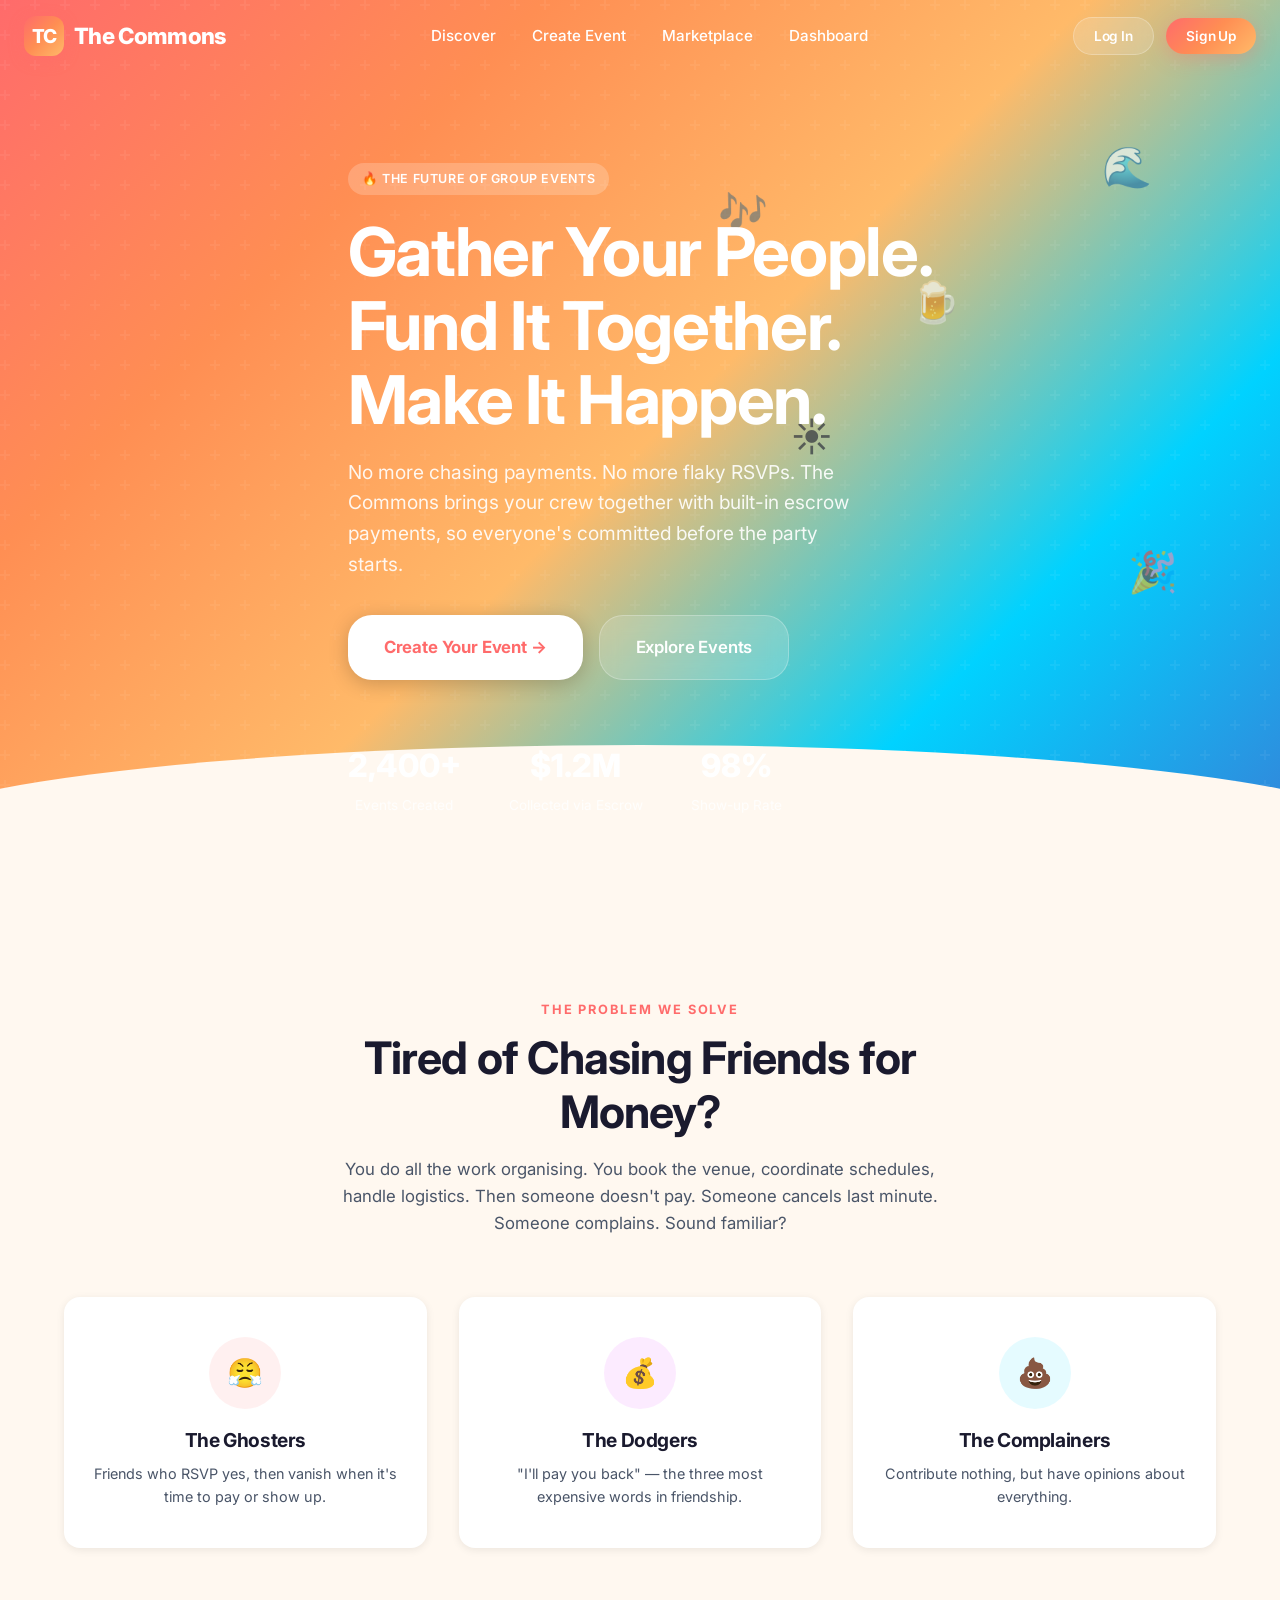
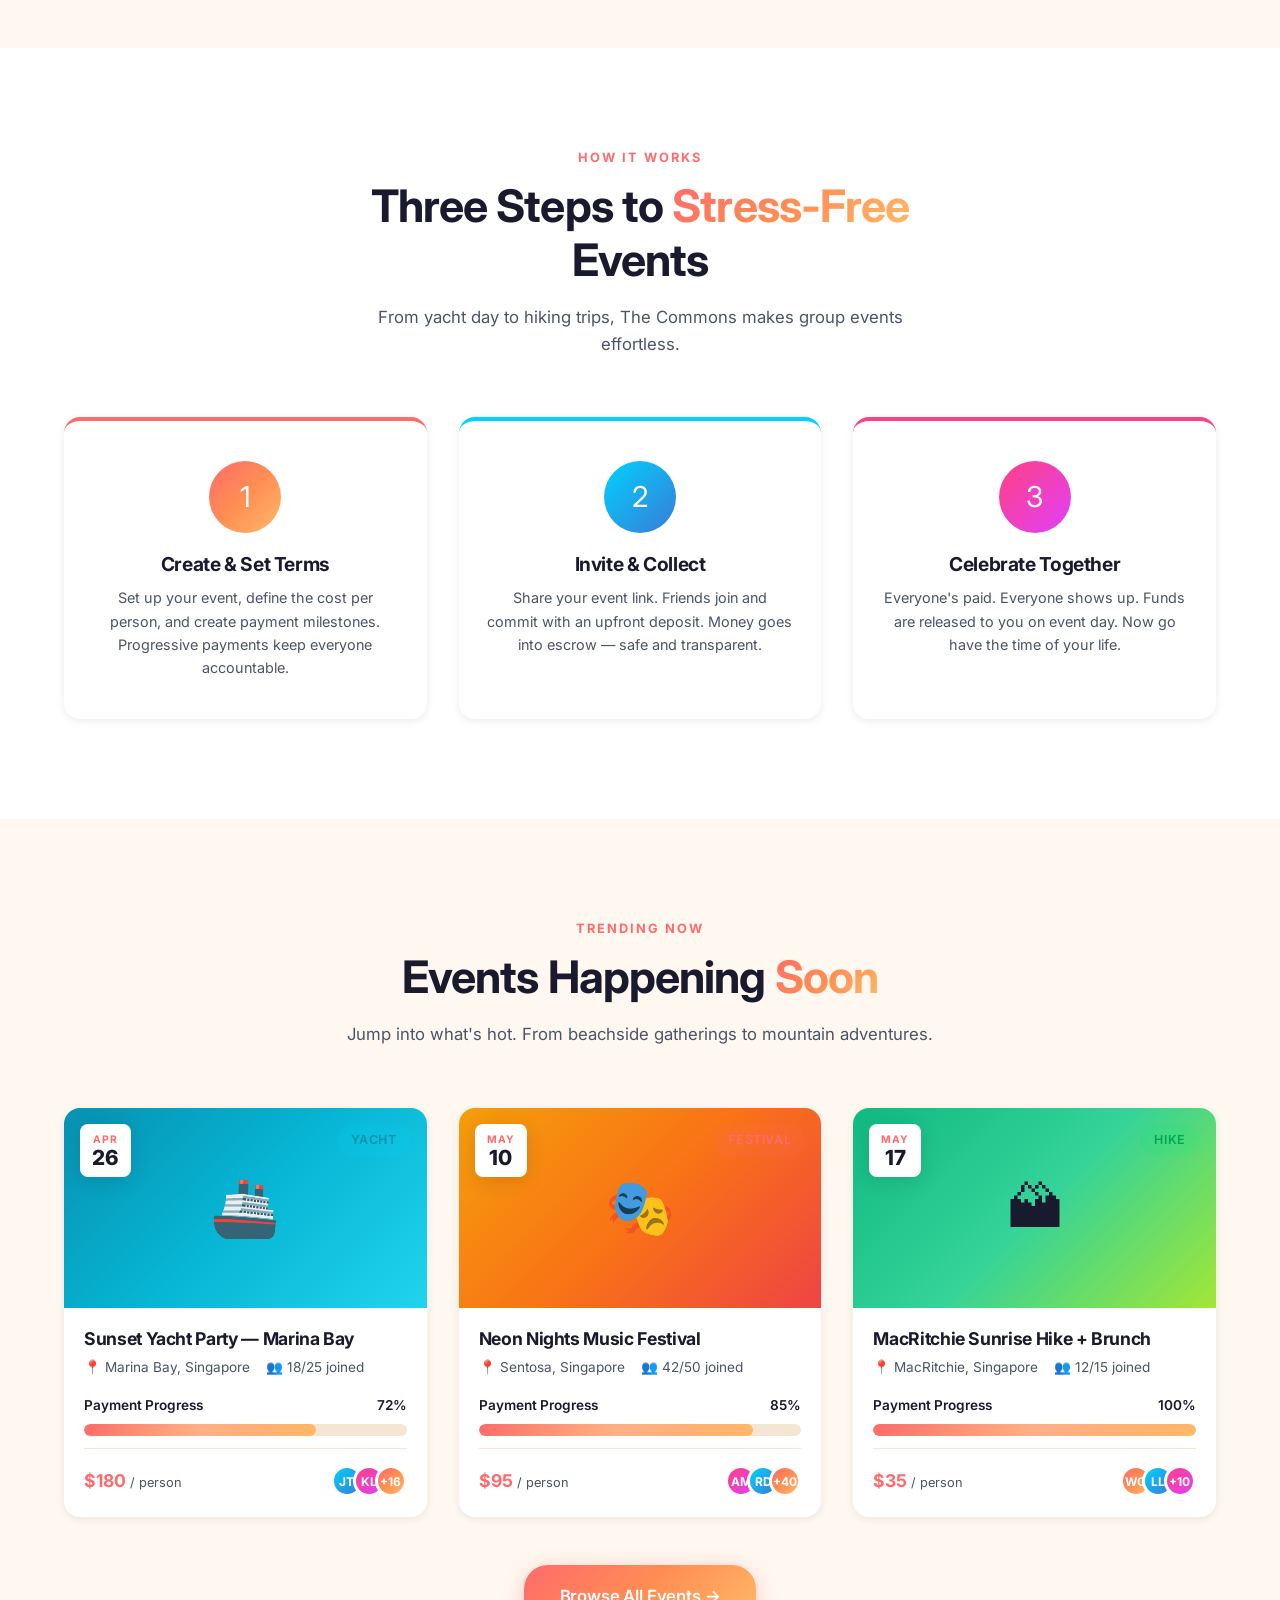
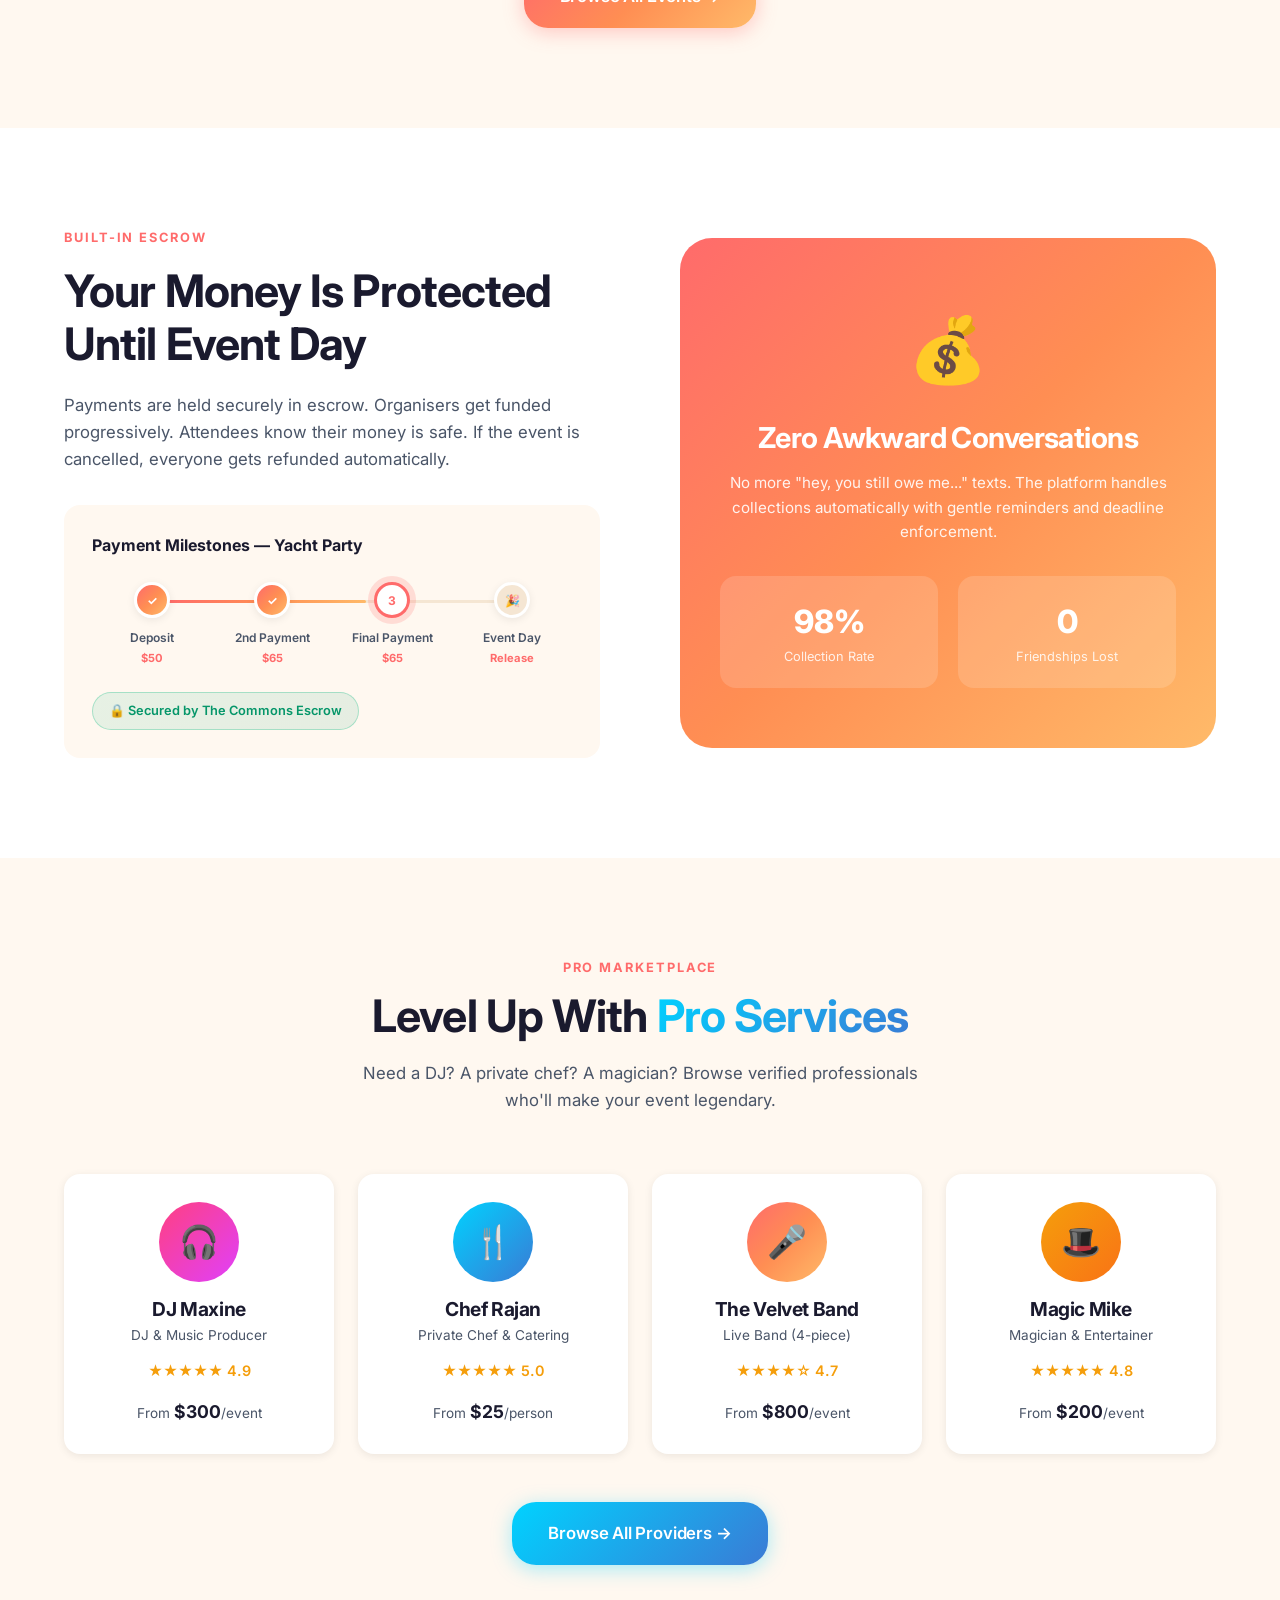
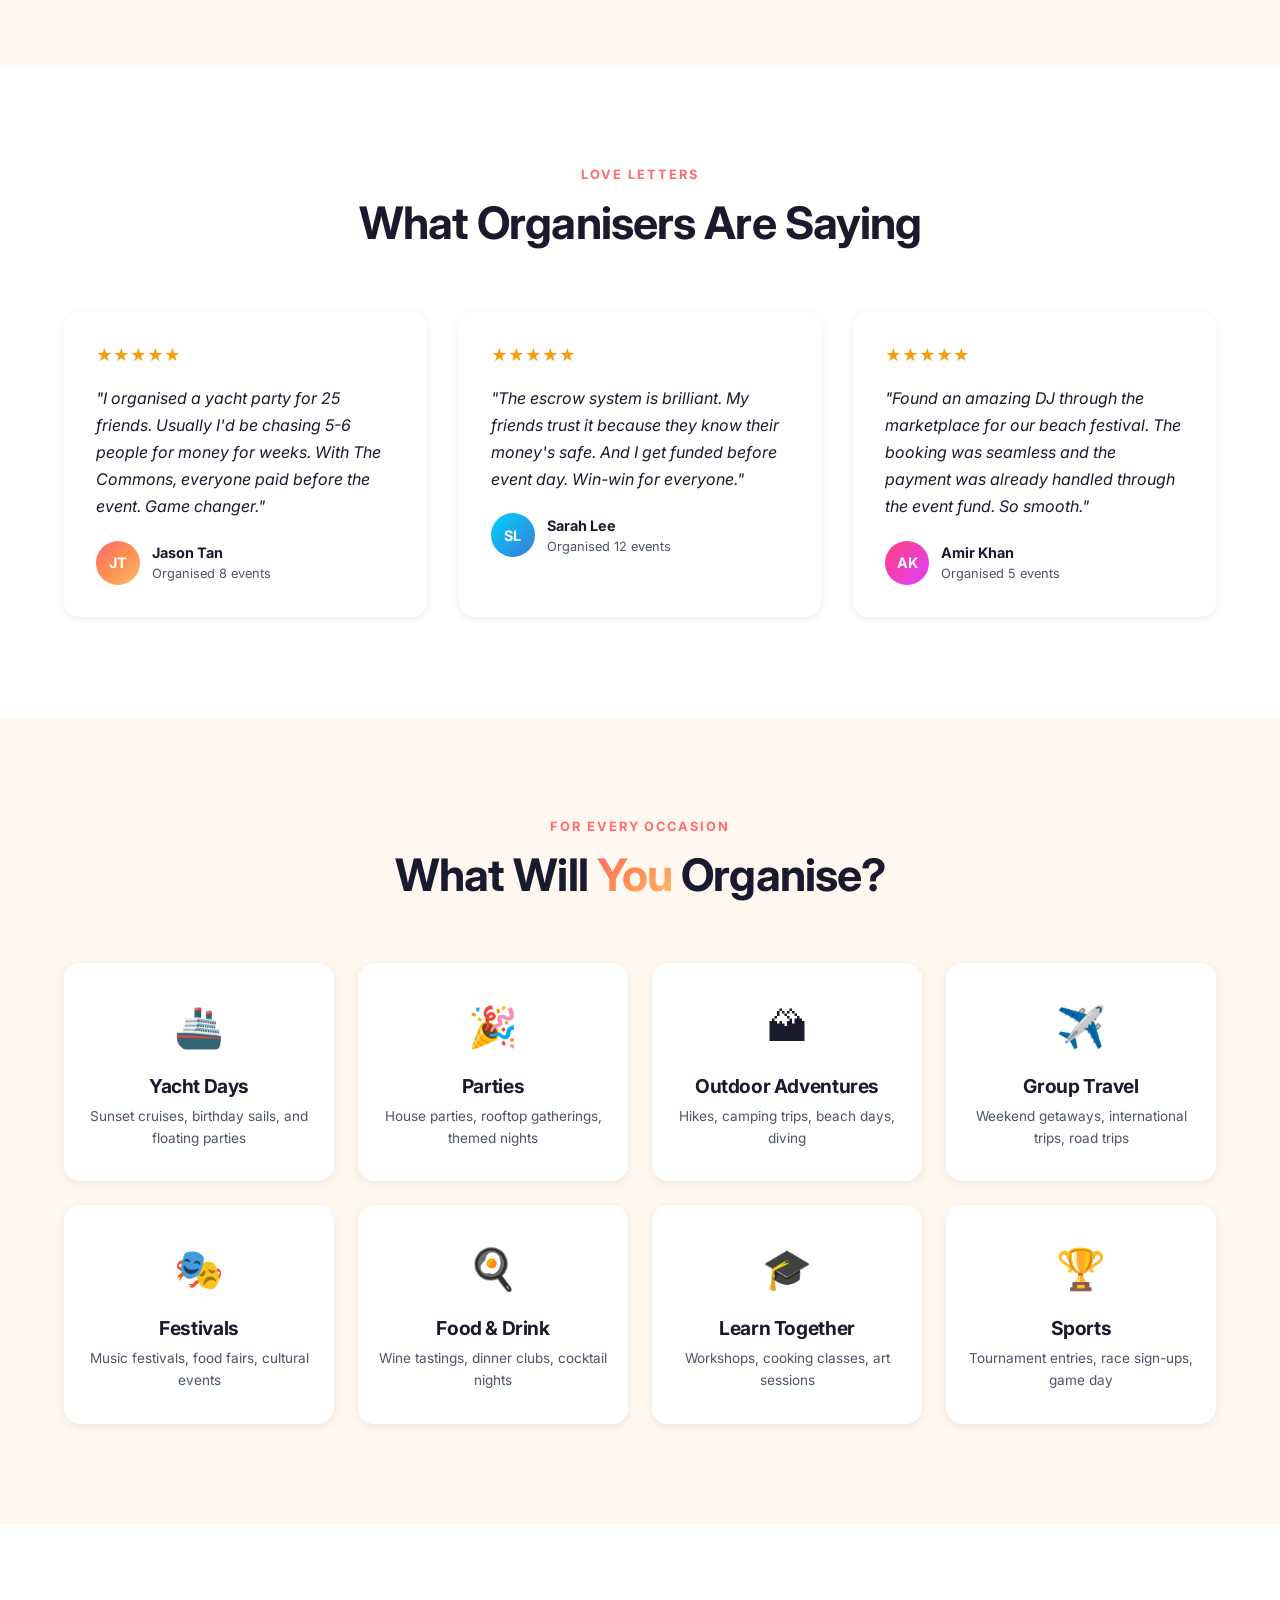
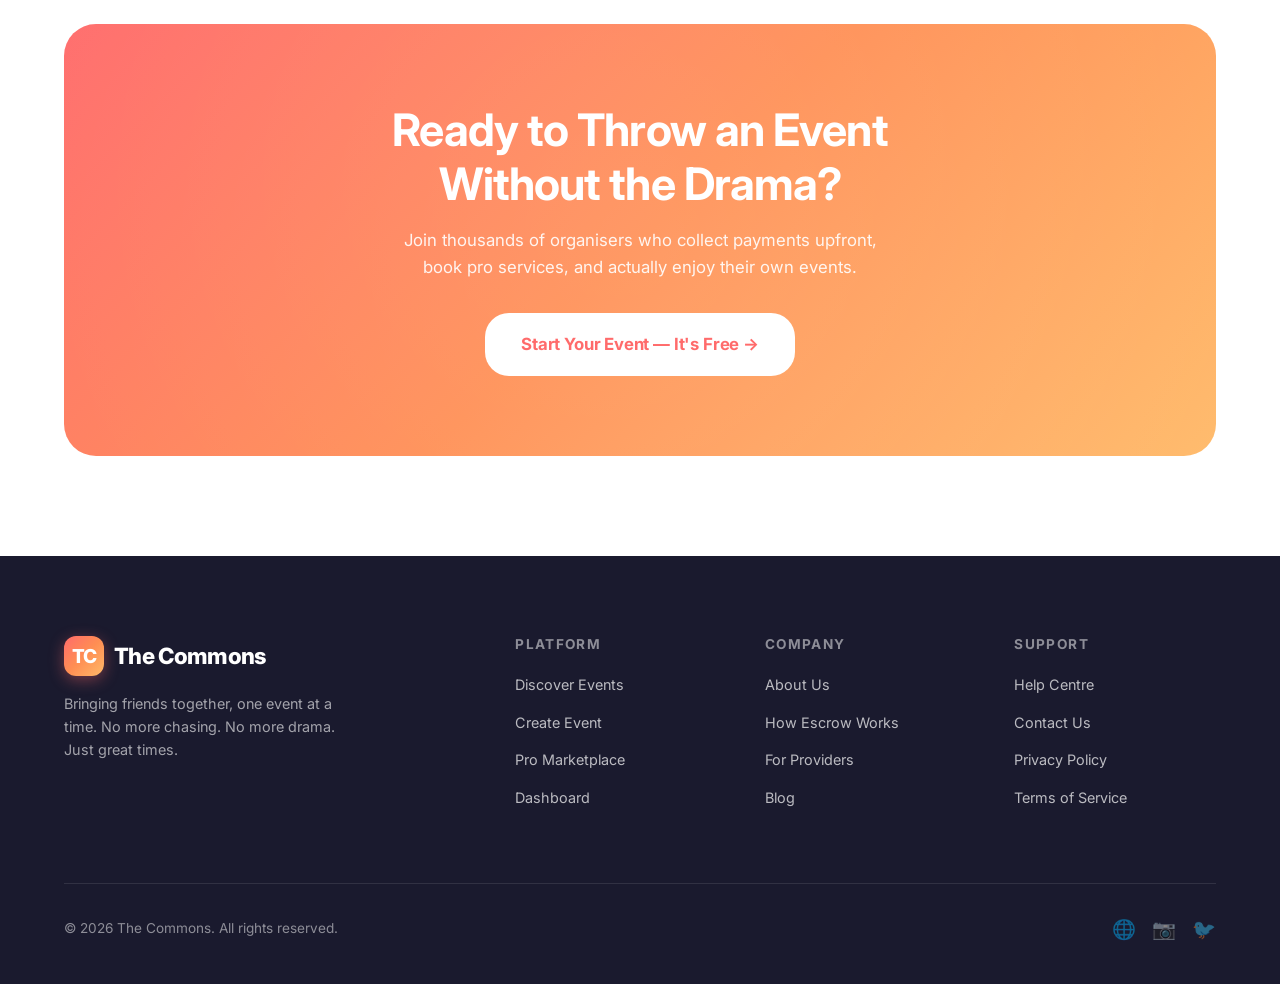
==== index.html @ 8add9e2c "Initial build of The Commons — peer-to-peer event organisation platform Vibrant daiquiri-beach theme" ====
<!DOCTYPE html>
<html lang="en">
<head>
  <meta charset="UTF-8">
  <meta name="viewport" content="width=device-width, initial-scale=1.0">
  <title>The Commons — Gather. Fund. Celebrate.</title>
  <link rel="preconnect" href="https://fonts.googleapis.com">
  <link href="https://fonts.googleapis.com/css2?family=Inter:wght@400;500;600;700;800;900&display=swap" rel="stylesheet">
  <link rel="stylesheet" href="styles.css">
</head>
<body>
  <!-- Navigation -->
  <nav class="navbar transparent" id="navbar">
    <div class="nav-inner">
      <a href="index.html" class="nav-logo">
        <div class="logo-icon">TC</div>
        The Commons
      </a>
      <ul class="nav-links">
        <li><a href="events.html">Discover</a></li>
        <li><a href="create.html">Create Event</a></li>
        <li><a href="marketplace.html">Marketplace</a></li>
        <li><a href="dashboard.html">Dashboard</a></li>
      </ul>
      <div class="nav-actions">
        <button class="btn btn-ghost btn-sm" onclick="openAuthModal('login')">Log In</button>
        <button class="btn btn-primary btn-sm" onclick="openAuthModal('signup')">Sign Up</button>
      </div>
      <button class="mobile-toggle" onclick="toggleMobileMenu()">&#9776;</button>
    </div>
  </nav>

  <!-- Mobile Menu -->
  <div class="mobile-menu" id="mobileMenu">
    <a href="events.html">Discover Events</a>
    <a href="create.html">Create Event</a>
    <a href="marketplace.html">Marketplace</a>
    <a href="dashboard.html">Dashboard</a>
    <a href="#" onclick="openAuthModal('login')">Log In</a>
    <a href="#" onclick="openAuthModal('signup')">Sign Up</a>
  </div>

  <!-- Hero Section -->
  <section class="hero">
    <div class="hero-bg">
      <div class="float-element">&#127754;</div>
      <div class="float-element">&#127866;</div>
      <div class="float-element">&#127881;</div>
      <div class="float-element">&#9728;&#65039;</div>
      <div class="float-element">&#127926;</div>
    </div>
    <div class="container hero-content">
      <div class="badge badge-white" style="margin-bottom: 20px;">
        &#128293; The future of group events
      </div>
      <h1>Gather Your People.<br>Fund It Together.<br>Make It Happen.</h1>
      <p>No more chasing payments. No more flaky RSVPs. The Commons brings your crew together with built-in escrow payments, so everyone's committed before the party starts.</p>
      <div class="hero-actions">
        <a href="create.html" class="btn btn-lg" style="background: white; color: var(--coral); font-weight: 700; box-shadow: 0 4px 20px rgba(0,0,0,0.2);">
          Create Your Event &#8594;
        </a>
        <a href="events.html" class="btn btn-ghost btn-lg">
          Explore Events
        </a>
      </div>
      <div class="hero-stats">
        <div class="hero-stat">
          <div class="number">2,400+</div>
          <div class="label">Events Created</div>
        </div>
        <div class="hero-stat">
          <div class="number">$1.2M</div>
          <div class="label">Collected via Escrow</div>
        </div>
        <div class="hero-stat">
          <div class="number">98%</div>
          <div class="label">Show-up Rate</div>
        </div>
      </div>
    </div>
  </section>

  <!-- Problem / Solution -->
  <section class="section" style="background: var(--sand);">
    <div class="container">
      <div class="section-header">
        <div class="overline">The Problem We Solve</div>
        <h2>Tired of Chasing Friends for Money?</h2>
        <p>You do all the work organising. You book the venue, coordinate schedules, handle logistics. Then someone doesn't pay. Someone cancels last minute. Someone complains. Sound familiar?</p>
      </div>
      <div class="grid-3">
        <div class="how-it-works-card fade-in">
          <div class="step-icon" style="background: rgba(255, 107, 107, 0.1);">&#128548;</div>
          <h4>The Ghosters</h4>
          <p>Friends who RSVP yes, then vanish when it's time to pay or show up.</p>
        </div>
        <div class="how-it-works-card fade-in">
          <div class="step-icon" style="background: rgba(224, 64, 251, 0.1);">&#128176;</div>
          <h4>The Dodgers</h4>
          <p>"I'll pay you back" — the three most expensive words in friendship.</p>
        </div>
        <div class="how-it-works-card fade-in">
          <div class="step-icon" style="background: rgba(0, 210, 255, 0.1);">&#128169;</div>
          <h4>The Complainers</h4>
          <p>Contribute nothing, but have opinions about everything.</p>
        </div>
      </div>
    </div>
  </section>

  <!-- How It Works -->
  <section class="section" style="background: white;">
    <div class="container">
      <div class="section-header">
        <div class="overline">How It Works</div>
        <h2>Three Steps to <span class="text-gradient">Stress-Free</span> Events</h2>
        <p>From yacht day to hiking trips, The Commons makes group events effortless.</p>
      </div>
      <div class="grid-3">
        <div class="how-it-works-card fade-in" style="border-top: 4px solid var(--coral);">
          <div class="step-icon" style="background: var(--sunset-gradient); color: white;">1</div>
          <h4>Create & Set Terms</h4>
          <p>Set up your event, define the cost per person, and create payment milestones. Progressive payments keep everyone accountable.</p>
        </div>
        <div class="how-it-works-card fade-in" style="border-top: 4px solid var(--ocean);">
          <div class="step-icon" style="background: var(--ocean-gradient); color: white;">2</div>
          <h4>Invite & Collect</h4>
          <p>Share your event link. Friends join and commit with an upfront deposit. Money goes into escrow — safe and transparent.</p>
        </div>
        <div class="how-it-works-card fade-in" style="border-top: 4px solid var(--pink);">
          <div class="step-icon" style="background: var(--party-gradient); color: white;">3</div>
          <h4>Celebrate Together</h4>
          <p>Everyone's paid. Everyone shows up. Funds are released to you on event day. Now go have the time of your life.</p>
        </div>
      </div>
    </div>
  </section>

  <!-- Featured Events -->
  <section class="section" style="background: var(--sand);">
    <div class="container">
      <div class="section-header">
        <div class="overline">Trending Now</div>
        <h2>Events Happening <span class="text-gradient">Soon</span></h2>
        <p>Jump into what's hot. From beachside gatherings to mountain adventures.</p>
      </div>
      <div class="grid-3" id="featuredEvents">
        <!-- Event Card 1 -->
        <a href="event.html" class="event-card fade-in">
          <div class="event-card-img">
            <div class="img-placeholder bg-yacht">&#128674;</div>
            <div class="event-date-badge">
              <div class="month">Apr</div>
              <div class="day">26</div>
            </div>
            <span class="badge badge-ocean event-category">Yacht</span>
          </div>
          <div class="event-card-body">
            <h4>Sunset Yacht Party — Marina Bay</h4>
            <div class="event-card-meta">
              <span>&#128205; Marina Bay, Singapore</span>
              <span>&#128101; 18/25 joined</span>
            </div>
            <div style="margin-bottom: 12px;">
              <div class="progress-label">
                <span>Payment Progress</span>
                <span>72%</span>
              </div>
              <div class="progress-bar">
                <div class="progress-fill" style="width: 72%;"></div>
              </div>
            </div>
            <div class="event-card-footer">
              <div class="price">$180 <span>/ person</span></div>
              <div class="avatar-stack">
                <div class="avatar avatar-sm" style="background: var(--ocean-gradient);">JT</div>
                <div class="avatar avatar-sm" style="background: var(--party-gradient);">KL</div>
                <div class="avatar avatar-sm" style="background: var(--sunset-gradient);">+16</div>
              </div>
            </div>
          </div>
        </a>

        <!-- Event Card 2 -->
        <a href="event.html" class="event-card fade-in">
          <div class="event-card-img">
            <div class="img-placeholder bg-festival">&#127917;</div>
            <div class="event-date-badge">
              <div class="month">May</div>
              <div class="day">10</div>
            </div>
            <span class="badge badge-coral event-category">Festival</span>
          </div>
          <div class="event-card-body">
            <h4>Neon Nights Music Festival</h4>
            <div class="event-card-meta">
              <span>&#128205; Sentosa, Singapore</span>
              <span>&#128101; 42/50 joined</span>
            </div>
            <div style="margin-bottom: 12px;">
              <div class="progress-label">
                <span>Payment Progress</span>
                <span>85%</span>
              </div>
              <div class="progress-bar">
                <div class="progress-fill" style="width: 85%;"></div>
              </div>
            </div>
            <div class="event-card-footer">
              <div class="price">$95 <span>/ person</span></div>
              <div class="avatar-stack">
                <div class="avatar avatar-sm" style="background: var(--party-gradient);">AM</div>
                <div class="avatar avatar-sm" style="background: var(--ocean-gradient);">RD</div>
                <div class="avatar avatar-sm" style="background: var(--sunset-gradient);">+40</div>
              </div>
            </div>
          </div>
        </a>

        <!-- Event Card 3 -->
        <a href="event.html" class="event-card fade-in">
          <div class="event-card-img">
            <div class="img-placeholder bg-hike">&#127956;</div>
            <div class="event-date-badge">
              <div class="month">May</div>
              <div class="day">17</div>
            </div>
            <span class="badge badge-green event-category">Hike</span>
          </div>
          <div class="event-card-body">
            <h4>MacRitchie Sunrise Hike + Brunch</h4>
            <div class="event-card-meta">
              <span>&#128205; MacRitchie, Singapore</span>
              <span>&#128101; 12/15 joined</span>
            </div>
            <div style="margin-bottom: 12px;">
              <div class="progress-label">
                <span>Payment Progress</span>
                <span>100%</span>
              </div>
              <div class="progress-bar">
                <div class="progress-fill" style="width: 100%;"></div>
              </div>
            </div>
            <div class="event-card-footer">
              <div class="price">$35 <span>/ person</span></div>
              <div class="avatar-stack">
                <div class="avatar avatar-sm" style="background: var(--sunset-gradient);">WC</div>
                <div class="avatar avatar-sm" style="background: var(--ocean-gradient);">LL</div>
                <div class="avatar avatar-sm" style="background: var(--party-gradient);">+10</div>
              </div>
            </div>
          </div>
        </a>
      </div>
      <div style="text-align: center; margin-top: 48px;">
        <a href="events.html" class="btn btn-primary btn-lg">Browse All Events &#8594;</a>
      </div>
    </div>
  </section>

  <!-- Escrow Feature Highlight -->
  <section class="section" style="background: white;">
    <div class="container">
      <div class="grid-2" style="align-items: center; gap: 80px;">
        <div class="fade-in">
          <div class="overline" style="color: var(--coral); font-size: 0.8rem; font-weight: 700; text-transform: uppercase; letter-spacing: 0.15em; margin-bottom: 16px;">Built-In Escrow</div>
          <h2>Your Money Is Protected Until Event Day</h2>
          <p style="margin: 20px 0;">Payments are held securely in escrow. Organisers get funded progressively. Attendees know their money is safe. If the event is cancelled, everyone gets refunded automatically.</p>

          <div style="background: var(--sand); border-radius: var(--radius-md); padding: 28px; margin-top: 32px;">
            <div style="font-weight: 700; margin-bottom: 20px;">Payment Milestones — Yacht Party</div>
            <div class="milestone-track" style="position: relative;">
              <div class="milestone-line">
                <div class="milestone-line-fill" style="width: 60%;"></div>
              </div>
              <div class="milestone-node completed">
                <div class="milestone-dot">&#10003;</div>
                <div class="milestone-label">Deposit</div>
                <div class="milestone-amount">$50</div>
              </div>
              <div class="milestone-node completed">
                <div class="milestone-dot">&#10003;</div>
                <div class="milestone-label">2nd Payment</div>
                <div class="milestone-amount">$65</div>
              </div>
              <div class="milestone-node current">
                <div class="milestone-dot">3</div>
                <div class="milestone-label">Final Payment</div>
                <div class="milestone-amount">$65</div>
              </div>
              <div class="milestone-node">
                <div class="milestone-dot">&#127881;</div>
                <div class="milestone-label">Event Day</div>
                <div class="milestone-amount">Release</div>
              </div>
            </div>
            <div style="margin-top: 24px;">
              <div class="escrow-badge">&#128274; Secured by The Commons Escrow</div>
            </div>
          </div>
        </div>
        <div class="fade-in" style="text-align: center;">
          <div style="background: var(--sunset-gradient); border-radius: var(--radius-xl); padding: 60px 40px; color: white;">
            <div style="font-size: 4rem; margin-bottom: 20px;">&#128176;</div>
            <h3 style="margin-bottom: 16px;">Zero Awkward Conversations</h3>
            <p style="color: rgba(255,255,255,0.9); font-size: 0.95rem;">No more "hey, you still owe me..." texts. The platform handles collections automatically with gentle reminders and deadline enforcement.</p>
            <div style="display: grid; grid-template-columns: 1fr 1fr; gap: 20px; margin-top: 32px;">
              <div style="background: rgba(255,255,255,0.15); border-radius: var(--radius-md); padding: 20px;">
                <div style="font-size: 2rem; font-weight: 800;">98%</div>
                <div style="font-size: 0.8rem; opacity: 0.85;">Collection Rate</div>
              </div>
              <div style="background: rgba(255,255,255,0.15); border-radius: var(--radius-md); padding: 20px;">
                <div style="font-size: 2rem; font-weight: 800;">0</div>
                <div style="font-size: 0.8rem; opacity: 0.85;">Friendships Lost</div>
              </div>
            </div>
          </div>
        </div>
      </div>
    </div>
  </section>

  <!-- Service Providers -->
  <section class="section" style="background: var(--sand);">
    <div class="container">
      <div class="section-header">
        <div class="overline">Pro Marketplace</div>
        <h2>Level Up With <span class="text-gradient-ocean">Pro Services</span></h2>
        <p>Need a DJ? A private chef? A magician? Browse verified professionals who'll make your event legendary.</p>
      </div>
      <div class="grid-4" id="featuredProviders">
        <div class="provider-card fade-in">
          <div class="provider-avatar" style="background: var(--party-gradient); color: white;">&#127911;</div>
          <h4>DJ Maxine</h4>
          <div class="provider-type">DJ & Music Producer</div>
          <div class="provider-rating">&#9733;&#9733;&#9733;&#9733;&#9733; 4.9</div>
          <div class="provider-price">From <strong>$300</strong>/event</div>
        </div>
        <div class="provider-card fade-in">
          <div class="provider-avatar" style="background: var(--ocean-gradient); color: white;">&#127860;</div>
          <h4>Chef Rajan</h4>
          <div class="provider-type">Private Chef & Catering</div>
          <div class="provider-rating">&#9733;&#9733;&#9733;&#9733;&#9733; 5.0</div>
          <div class="provider-price">From <strong>$25</strong>/person</div>
        </div>
        <div class="provider-card fade-in">
          <div class="provider-avatar" style="background: var(--sunset-gradient); color: white;">&#127908;</div>
          <h4>The Velvet Band</h4>
          <div class="provider-type">Live Band (4-piece)</div>
          <div class="provider-rating">&#9733;&#9733;&#9733;&#9733;&#9734; 4.7</div>
          <div class="provider-price">From <strong>$800</strong>/event</div>
        </div>
        <div class="provider-card fade-in">
          <div class="provider-avatar" style="background: linear-gradient(135deg, #F59E0B, #F97316); color: white;">&#127913;</div>
          <h4>Magic Mike</h4>
          <div class="provider-type">Magician & Entertainer</div>
          <div class="provider-rating">&#9733;&#9733;&#9733;&#9733;&#9733; 4.8</div>
          <div class="provider-price">From <strong>$200</strong>/event</div>
        </div>
      </div>
      <div style="text-align: center; margin-top: 48px;">
        <a href="marketplace.html" class="btn btn-ocean btn-lg">Browse All Providers &#8594;</a>
      </div>
    </div>
  </section>

  <!-- Testimonials -->
  <section class="section" style="background: white;">
    <div class="container">
      <div class="section-header">
        <div class="overline">Love Letters</div>
        <h2>What Organisers Are Saying</h2>
      </div>
      <div class="grid-3">
        <div class="testimonial-card fade-in">
          <div class="stars">&#9733;&#9733;&#9733;&#9733;&#9733;</div>
          <div class="quote">"I organised a yacht party for 25 friends. Usually I'd be chasing 5-6 people for money for weeks. With The Commons, everyone paid before the event. Game changer."</div>
          <div class="author">
            <div class="avatar" style="background: var(--sunset-gradient);">JT</div>
            <div>
              <div class="author-name">Jason Tan</div>
              <div class="author-role">Organised 8 events</div>
            </div>
          </div>
        </div>
        <div class="testimonial-card fade-in">
          <div class="stars">&#9733;&#9733;&#9733;&#9733;&#9733;</div>
          <div class="quote">"The escrow system is brilliant. My friends trust it because they know their money's safe. And I get funded before event day. Win-win for everyone."</div>
          <div class="author">
            <div class="avatar" style="background: var(--ocean-gradient);">SL</div>
            <div>
              <div class="author-name">Sarah Lee</div>
              <div class="author-role">Organised 12 events</div>
            </div>
          </div>
        </div>
        <div class="testimonial-card fade-in">
          <div class="stars">&#9733;&#9733;&#9733;&#9733;&#9733;</div>
          <div class="quote">"Found an amazing DJ through the marketplace for our beach festival. The booking was seamless and the payment was already handled through the event fund. So smooth."</div>
          <div class="author">
            <div class="avatar" style="background: var(--party-gradient);">AK</div>
            <div>
              <div class="author-name">Amir Khan</div>
              <div class="author-role">Organised 5 events</div>
            </div>
          </div>
        </div>
      </div>
    </div>
  </section>

  <!-- Event Categories -->
  <section class="section" style="background: var(--sand);">
    <div class="container">
      <div class="section-header">
        <div class="overline">For Every Occasion</div>
        <h2>What Will <span class="text-gradient">You</span> Organise?</h2>
      </div>
      <div class="grid-4">
        <div class="card fade-in" style="text-align: center; padding: 32px 20px;">
          <div style="font-size: 2.5rem; margin-bottom: 16px;">&#128674;</div>
          <h4>Yacht Days</h4>
          <p style="font-size: 0.85rem; margin-top: 8px;">Sunset cruises, birthday sails, and floating parties</p>
        </div>
        <div class="card fade-in" style="text-align: center; padding: 32px 20px;">
          <div style="font-size: 2.5rem; margin-bottom: 16px;">&#127881;</div>
          <h4>Parties</h4>
          <p style="font-size: 0.85rem; margin-top: 8px;">House parties, rooftop gatherings, themed nights</p>
        </div>
        <div class="card fade-in" style="text-align: center; padding: 32px 20px;">
          <div style="font-size: 2.5rem; margin-bottom: 16px;">&#127956;</div>
          <h4>Outdoor Adventures</h4>
          <p style="font-size: 0.85rem; margin-top: 8px;">Hikes, camping trips, beach days, diving</p>
        </div>
        <div class="card fade-in" style="text-align: center; padding: 32px 20px;">
          <div style="font-size: 2.5rem; margin-bottom: 16px;">&#9992;&#65039;</div>
          <h4>Group Travel</h4>
          <p style="font-size: 0.85rem; margin-top: 8px;">Weekend getaways, international trips, road trips</p>
        </div>
        <div class="card fade-in" style="text-align: center; padding: 32px 20px;">
          <div style="font-size: 2.5rem; margin-bottom: 16px;">&#127917;</div>
          <h4>Festivals</h4>
          <p style="font-size: 0.85rem; margin-top: 8px;">Music festivals, food fairs, cultural events</p>
        </div>
        <div class="card fade-in" style="text-align: center; padding: 32px 20px;">
          <div style="font-size: 2.5rem; margin-bottom: 16px;">&#127859;</div>
          <h4>Food & Drink</h4>
          <p style="font-size: 0.85rem; margin-top: 8px;">Wine tastings, dinner clubs, cocktail nights</p>
        </div>
        <div class="card fade-in" style="text-align: center; padding: 32px 20px;">
          <div style="font-size: 2.5rem; margin-bottom: 16px;">&#127891;</div>
          <h4>Learn Together</h4>
          <p style="font-size: 0.85rem; margin-top: 8px;">Workshops, cooking classes, art sessions</p>
        </div>
        <div class="card fade-in" style="text-align: center; padding: 32px 20px;">
          <div style="font-size: 2.5rem; margin-bottom: 16px;">&#127942;</div>
          <h4>Sports</h4>
          <p style="font-size: 0.85rem; margin-top: 8px;">Tournament entries, race sign-ups, game day</p>
        </div>
      </div>
    </div>
  </section>

  <!-- CTA -->
  <section class="section" style="background: white;">
    <div class="container">
      <div class="cta-section">
        <h2>Ready to Throw an Event<br>Without the Drama?</h2>
        <p>Join thousands of organisers who collect payments upfront, book pro services, and actually enjoy their own events.</p>
        <a href="create.html" class="btn btn-lg" style="background: white; color: var(--coral); font-weight: 700;">
          Start Your Event — It's Free &#8594;
        </a>
      </div>
    </div>
  </section>

  <!-- Footer -->
  <footer class="footer">
    <div class="container">
      <div class="footer-grid">
        <div class="footer-brand">
          <div class="nav-logo" style="color: white;">
            <div class="logo-icon">TC</div>
            The Commons
          </div>
          <p>Bringing friends together, one event at a time. No more chasing. No more drama. Just great times.</p>
        </div>
        <div>
          <h5>Platform</h5>
          <ul class="footer-links">
            <li><a href="events.html">Discover Events</a></li>
            <li><a href="create.html">Create Event</a></li>
            <li><a href="marketplace.html">Pro Marketplace</a></li>
            <li><a href="dashboard.html">Dashboard</a></li>
          </ul>
        </div>
        <div>
          <h5>Company</h5>
          <ul class="footer-links">
            <li><a href="#">About Us</a></li>
            <li><a href="#">How Escrow Works</a></li>
            <li><a href="#">For Providers</a></li>
            <li><a href="#">Blog</a></li>
          </ul>
        </div>
        <div>
          <h5>Support</h5>
          <ul class="footer-links">
            <li><a href="#">Help Centre</a></li>
            <li><a href="#">Contact Us</a></li>
            <li><a href="#">Privacy Policy</a></li>
            <li><a href="#">Terms of Service</a></li>
          </ul>
        </div>
      </div>
      <div class="footer-bottom">
        <span>&copy; 2026 The Commons. All rights reserved.</span>
        <div class="footer-social">
          <a href="#">&#127760;</a>
          <a href="#">&#128247;</a>
          <a href="#">&#128038;</a>
        </div>
      </div>
    </div>
  </footer>

  <!-- Auth Modal -->
  <div class="modal-overlay" id="authModal">
    <div class="modal">
      <div class="modal-header">
        <h3 id="authTitle">Welcome Back</h3>
        <button class="modal-close" onclick="closeAuthModal()">&times;</button>
      </div>
      <div id="loginForm">
        <div class="form-group">
          <label>Email</label>
          <input type="email" placeholder="you@example.com">
        </div>
        <div class="form-group">
          <label>Password</label>
          <input type="password" placeholder="Enter password">
        </div>
        <button class="btn btn-primary btn-lg" style="width: 100%;" onclick="handleAuth()">Log In</button>
        <p style="text-align: center; margin-top: 16px; font-size: 0.9rem;">Don't have an account? <a href="#" style="color: var(--coral); font-weight: 600;" onclick="openAuthModal('signup')">Sign Up</a></p>
      </div>
      <div id="signupForm" style="display: none;">
        <div class="form-group">
          <label>Full Name</label>
          <input type="text" placeholder="Your full name">
        </div>
        <div class="form-group">
          <label>Email</label>
          <input type="email" placeholder="you@example.com">
        </div>
        <div class="form-group">
          <label>Password</label>
          <input type="password" placeholder="Create a password">
        </div>
        <div class="form-group">
          <label>I am a...</label>
          <select>
            <option>Event Organiser</option>
            <option>Attendee</option>
            <option>Service Provider</option>
          </select>
        </div>
        <button class="btn btn-primary btn-lg" style="width: 100%;" onclick="handleAuth()">Create Account</button>
        <p style="text-align: center; margin-top: 16px; font-size: 0.9rem;">Already have an account? <a href="#" style="color: var(--coral); font-weight: 600;" onclick="openAuthModal('login')">Log In</a></p>
      </div>
    </div>
  </div>

  <script src="app.js"></script>
</body>
</html>
---- styles.css ----
/* ============================================
   THE COMMONS — Daiquiri Beach Theme
   Vibrant, tropical, unapologetically fun
   ============================================ */

/* --- CSS Variables --- */
:root {
  /* Primary: Sunset Coral → Mango */
  --coral: #FF6B6B;
  --mango: #FF8E53;
  --sunset-gradient: linear-gradient(135deg, #FF6B6B 0%, #FF8E53 50%, #FFBA69 100%);

  /* Secondary: Ocean Turquoise */
  --ocean: #00D2FF;
  --deep-ocean: #0891B2;
  --ocean-gradient: linear-gradient(135deg, #00D2FF 0%, #3A7BD5 100%);

  /* Accent: Hot Pink / Fuchsia */
  --pink: #FF4081;
  --fuchsia: #E040FB;
  --party-gradient: linear-gradient(135deg, #FF4081 0%, #E040FB 100%);

  /* Tropical Greens */
  --palm: #00E676;
  --lime: #76FF03;

  /* Neutrals */
  --sand: #FFF8F0;
  --sand-dark: #F5E6D3;
  --navy: #1A1A2E;
  --navy-light: #16213E;
  --slate: #4A5568;
  --mist: #F7FAFC;

  /* Glass */
  --glass-bg: rgba(255, 255, 255, 0.15);
  --glass-border: rgba(255, 255, 255, 0.25);
  --glass-white: rgba(255, 255, 255, 0.9);

  /* Shadows */
  --shadow-sm: 0 2px 8px rgba(0, 0, 0, 0.08);
  --shadow-md: 0 4px 20px rgba(0, 0, 0, 0.12);
  --shadow-lg: 0 8px 40px rgba(0, 0, 0, 0.16);
  --shadow-glow: 0 4px 30px rgba(255, 107, 107, 0.3);

  /* Spacing */
  --nav-height: 72px;
  --radius-sm: 8px;
  --radius-md: 16px;
  --radius-lg: 24px;
  --radius-xl: 32px;

  /* Transitions */
  --ease-out: cubic-bezier(0.16, 1, 0.3, 1);
  --transition: all 0.3s var(--ease-out);
}

/* --- Reset & Base --- */
*, *::before, *::after {
  margin: 0;
  padding: 0;
  box-sizing: border-box;
}

html {
  scroll-behavior: smooth;
  -webkit-font-smoothing: antialiased;
}

body {
  font-family: 'Inter', -apple-system, BlinkMacSystemFont, 'Segoe UI', sans-serif;
  color: var(--navy);
  background: var(--sand);
  line-height: 1.6;
  overflow-x: hidden;
}

a {
  text-decoration: none;
  color: inherit;
  transition: var(--transition);
}

img {
  max-width: 100%;
  display: block;
}

button {
  cursor: pointer;
  border: none;
  font-family: inherit;
  transition: var(--transition);
}

input, select, textarea {
  font-family: inherit;
  font-size: 1rem;
  border: 2px solid var(--sand-dark);
  border-radius: var(--radius-sm);
  padding: 14px 18px;
  outline: none;
  transition: var(--transition);
  width: 100%;
  background: white;
}

input:focus, select:focus, textarea:focus {
  border-color: var(--coral);
  box-shadow: 0 0 0 4px rgba(255, 107, 107, 0.15);
}

/* --- Typography --- */
h1, h2, h3, h4, h5, h6 {
  font-weight: 700;
  line-height: 1.2;
  letter-spacing: -0.02em;
}

h1 { font-size: clamp(2.2rem, 5vw, 3.8rem); }
h2 { font-size: clamp(1.8rem, 4vw, 2.8rem); }
h3 { font-size: clamp(1.3rem, 3vw, 1.8rem); }
h4 { font-size: 1.2rem; }

p { color: var(--slate); font-size: 1.05rem; }

.text-gradient {
  background: var(--sunset-gradient);
  -webkit-background-clip: text;
  -webkit-text-fill-color: transparent;
  background-clip: text;
}

.text-gradient-ocean {
  background: var(--ocean-gradient);
  -webkit-background-clip: text;
  -webkit-text-fill-color: transparent;
  background-clip: text;
}

/* --- Layout --- */
.container {
  max-width: 1200px;
  margin: 0 auto;
  padding: 0 24px;
}

.container-wide {
  max-width: 1400px;
  margin: 0 auto;
  padding: 0 24px;
}

.section {
  padding: 100px 0;
}

.grid-2 {
  display: grid;
  grid-template-columns: repeat(2, 1fr);
  gap: 32px;
}

.grid-3 {
  display: grid;
  grid-template-columns: repeat(3, 1fr);
  gap: 32px;
}

.grid-4 {
  display: grid;
  grid-template-columns: repeat(4, 1fr);
  gap: 24px;
}

.flex-center {
  display: flex;
  align-items: center;
  justify-content: center;
}

.flex-between {
  display: flex;
  align-items: center;
  justify-content: space-between;
}

/* --- Navigation --- */
.navbar {
  position: fixed;
  top: 0;
  left: 0;
  right: 0;
  height: var(--nav-height);
  z-index: 1000;
  transition: var(--transition);
  display: flex;
  align-items: center;
}

.navbar.transparent {
  background: transparent;
}

.navbar.scrolled {
  background: rgba(255, 255, 255, 0.95);
  backdrop-filter: blur(20px);
  -webkit-backdrop-filter: blur(20px);
  box-shadow: var(--shadow-sm);
}

.nav-inner {
  max-width: 1400px;
  margin: 0 auto;
  padding: 0 24px;
  width: 100%;
  display: flex;
  align-items: center;
  justify-content: space-between;
}

.nav-logo {
  display: flex;
  align-items: center;
  gap: 10px;
  font-size: 1.4rem;
  font-weight: 800;
  letter-spacing: -0.03em;
}

.nav-logo .logo-icon {
  width: 40px;
  height: 40px;
  background: var(--sunset-gradient);
  border-radius: 12px;
  display: flex;
  align-items: center;
  justify-content: center;
  font-size: 1.2rem;
  color: white;
  box-shadow: 0 4px 15px rgba(255, 107, 107, 0.4);
}

.nav-links {
  display: flex;
  align-items: center;
  gap: 36px;
  list-style: none;
}

.nav-links a {
  font-weight: 500;
  font-size: 0.95rem;
  position: relative;
  padding: 4px 0;
}

.nav-links a::after {
  content: '';
  position: absolute;
  bottom: -2px;
  left: 0;
  width: 0;
  height: 2px;
  background: var(--sunset-gradient);
  border-radius: 2px;
  transition: width 0.3s var(--ease-out);
}

.nav-links a:hover::after,
.nav-links a.active::after {
  width: 100%;
}

.navbar.transparent .nav-links a {
  color: white;
}

.navbar.scrolled .nav-links a {
  color: var(--navy);
}

.navbar.transparent .nav-logo {
  color: white;
}

.navbar.scrolled .nav-logo {
  color: var(--navy);
}

.nav-actions {
  display: flex;
  align-items: center;
  gap: 12px;
}

/* Mobile menu */
.mobile-toggle {
  display: none;
  background: none;
  border: none;
  font-size: 1.5rem;
  color: inherit;
  padding: 8px;
}

.mobile-menu {
  display: none;
  position: fixed;
  top: var(--nav-height);
  left: 0;
  right: 0;
  background: white;
  padding: 24px;
  box-shadow: var(--shadow-lg);
  z-index: 999;
}

.mobile-menu.open {
  display: block;
}

.mobile-menu a {
  display: block;
  padding: 16px 0;
  font-size: 1.1rem;
  font-weight: 500;
  border-bottom: 1px solid var(--sand-dark);
}

/* --- Buttons --- */
.btn {
  display: inline-flex;
  align-items: center;
  justify-content: center;
  gap: 8px;
  padding: 14px 28px;
  border-radius: var(--radius-lg);
  font-weight: 600;
  font-size: 0.95rem;
  letter-spacing: -0.01em;
  white-space: nowrap;
}

.btn-primary {
  background: var(--sunset-gradient);
  color: white;
  box-shadow: 0 4px 20px rgba(255, 107, 107, 0.35);
}

.btn-primary:hover {
  transform: translateY(-2px);
  box-shadow: 0 8px 30px rgba(255, 107, 107, 0.5);
}

.btn-secondary {
  background: white;
  color: var(--navy);
  border: 2px solid var(--sand-dark);
}

.btn-secondary:hover {
  border-color: var(--coral);
  color: var(--coral);
  transform: translateY(-2px);
}

.btn-ocean {
  background: var(--ocean-gradient);
  color: white;
  box-shadow: 0 4px 20px rgba(0, 210, 255, 0.35);
}

.btn-ocean:hover {
  transform: translateY(-2px);
  box-shadow: 0 8px 30px rgba(0, 210, 255, 0.5);
}

.btn-party {
  background: var(--party-gradient);
  color: white;
  box-shadow: 0 4px 20px rgba(255, 64, 129, 0.35);
}

.btn-party:hover {
  transform: translateY(-2px);
  box-shadow: 0 8px 30px rgba(255, 64, 129, 0.5);
}

.btn-ghost {
  background: var(--glass-bg);
  color: white;
  backdrop-filter: blur(10px);
  border: 1px solid var(--glass-border);
}

.btn-ghost:hover {
  background: rgba(255, 255, 255, 0.25);
  transform: translateY(-2px);
}

.btn-sm {
  padding: 10px 20px;
  font-size: 0.85rem;
}

.btn-lg {
  padding: 18px 36px;
  font-size: 1.05rem;
}

.btn-icon {
  width: 44px;
  height: 44px;
  padding: 0;
  border-radius: 50%;
}

/* --- Cards --- */
.card {
  background: white;
  border-radius: var(--radius-md);
  overflow: hidden;
  transition: var(--transition);
  box-shadow: var(--shadow-sm);
}

.card:hover {
  transform: translateY(-4px);
  box-shadow: var(--shadow-lg);
}

.card-img {
  width: 100%;
  height: 220px;
  object-fit: cover;
  position: relative;
  overflow: hidden;
}

.card-img-placeholder {
  width: 100%;
  height: 220px;
  display: flex;
  align-items: center;
  justify-content: center;
  font-size: 3rem;
}

.card-body {
  padding: 24px;
}

.card-glass {
  background: var(--glass-bg);
  backdrop-filter: blur(20px);
  -webkit-backdrop-filter: blur(20px);
  border: 1px solid var(--glass-border);
  border-radius: var(--radius-md);
  padding: 28px;
  color: white;
}

/* --- Badges / Tags --- */
.badge {
  display: inline-flex;
  align-items: center;
  gap: 6px;
  padding: 6px 14px;
  border-radius: 100px;
  font-size: 0.78rem;
  font-weight: 600;
  text-transform: uppercase;
  letter-spacing: 0.05em;
}

.badge-coral {
  background: rgba(255, 107, 107, 0.12);
  color: var(--coral);
}

.badge-ocean {
  background: rgba(0, 210, 255, 0.12);
  color: var(--deep-ocean);
}

.badge-pink {
  background: rgba(255, 64, 129, 0.12);
  color: var(--pink);
}

.badge-green {
  background: rgba(0, 230, 118, 0.12);
  color: #00A854;
}

.badge-white {
  background: rgba(255, 255, 255, 0.2);
  color: white;
}

.category-tag {
  padding: 8px 16px;
  border-radius: 100px;
  font-size: 0.85rem;
  font-weight: 500;
  background: white;
  border: 2px solid var(--sand-dark);
  cursor: pointer;
  transition: var(--transition);
}

.category-tag:hover,
.category-tag.active {
  border-color: var(--coral);
  background: rgba(255, 107, 107, 0.08);
  color: var(--coral);
}

/* --- Progress Bar --- */
.progress-bar {
  width: 100%;
  height: 12px;
  background: var(--sand-dark);
  border-radius: 100px;
  overflow: hidden;
  position: relative;
}

.progress-fill {
  height: 100%;
  border-radius: 100px;
  background: var(--sunset-gradient);
  transition: width 0.6s var(--ease-out);
  position: relative;
}

.progress-fill::after {
  content: '';
  position: absolute;
  top: 0;
  left: 0;
  right: 0;
  bottom: 0;
  background: linear-gradient(90deg, transparent, rgba(255,255,255,0.3), transparent);
  animation: shimmer 2s infinite;
}

@keyframes shimmer {
  0% { transform: translateX(-100%); }
  100% { transform: translateX(100%); }
}

.progress-label {
  display: flex;
  justify-content: space-between;
  margin-bottom: 8px;
  font-size: 0.85rem;
  font-weight: 600;
}

/* --- Payment Milestone Tracker --- */
.milestone-track {
  display: flex;
  align-items: center;
  gap: 0;
  margin: 24px 0;
  position: relative;
}

.milestone-node {
  display: flex;
  flex-direction: column;
  align-items: center;
  flex: 1;
  position: relative;
  z-index: 2;
}

.milestone-dot {
  width: 36px;
  height: 36px;
  border-radius: 50%;
  background: var(--sand-dark);
  border: 3px solid white;
  display: flex;
  align-items: center;
  justify-content: center;
  font-size: 0.75rem;
  font-weight: 700;
  color: var(--slate);
  box-shadow: var(--shadow-sm);
  transition: var(--transition);
}

.milestone-node.completed .milestone-dot {
  background: var(--sunset-gradient);
  color: white;
}

.milestone-node.current .milestone-dot {
  background: white;
  border: 3px solid var(--coral);
  color: var(--coral);
  box-shadow: 0 0 0 6px rgba(255, 107, 107, 0.2);
  animation: pulse 2s infinite;
}

@keyframes pulse {
  0%, 100% { box-shadow: 0 0 0 6px rgba(255, 107, 107, 0.2); }
  50% { box-shadow: 0 0 0 12px rgba(255, 107, 107, 0.1); }
}

.milestone-label {
  margin-top: 10px;
  font-size: 0.75rem;
  font-weight: 600;
  color: var(--slate);
  text-align: center;
  max-width: 90px;
}

.milestone-amount {
  font-size: 0.7rem;
  color: var(--coral);
  font-weight: 700;
  margin-top: 2px;
}

.milestone-line {
  position: absolute;
  top: 18px;
  left: 15%;
  right: 15%;
  height: 3px;
  background: var(--sand-dark);
  z-index: 1;
}

.milestone-line-fill {
  height: 100%;
  background: var(--sunset-gradient);
  border-radius: 100px;
  transition: width 0.6s var(--ease-out);
}

/* --- Avatar --- */
.avatar {
  width: 44px;
  height: 44px;
  border-radius: 50%;
  background: var(--sunset-gradient);
  display: flex;
  align-items: center;
  justify-content: center;
  color: white;
  font-weight: 700;
  font-size: 0.9rem;
  flex-shrink: 0;
}

.avatar-sm { width: 32px; height: 32px; font-size: 0.75rem; }
.avatar-lg { width: 56px; height: 56px; font-size: 1.1rem; }

.avatar-stack {
  display: flex;
}

.avatar-stack .avatar {
  margin-left: -10px;
  border: 3px solid white;
}

.avatar-stack .avatar:first-child {
  margin-left: 0;
}

/* --- Stat Cards --- */
.stat-card {
  background: white;
  border-radius: var(--radius-md);
  padding: 24px;
  box-shadow: var(--shadow-sm);
}

.stat-card .stat-value {
  font-size: 2rem;
  font-weight: 800;
  letter-spacing: -0.03em;
}

.stat-card .stat-label {
  font-size: 0.85rem;
  color: var(--slate);
  margin-top: 4px;
}

/* --- Tabs --- */
.tabs {
  display: flex;
  gap: 4px;
  background: var(--sand-dark);
  border-radius: var(--radius-lg);
  padding: 4px;
  overflow-x: auto;
}

.tab {
  padding: 12px 24px;
  border-radius: var(--radius-md);
  font-weight: 600;
  font-size: 0.9rem;
  color: var(--slate);
  background: transparent;
  white-space: nowrap;
}

.tab.active {
  background: white;
  color: var(--navy);
  box-shadow: var(--shadow-sm);
}

.tab:hover:not(.active) {
  color: var(--navy);
}

/* --- Modal --- */
.modal-overlay {
  position: fixed;
  inset: 0;
  background: rgba(0, 0, 0, 0.5);
  backdrop-filter: blur(4px);
  z-index: 2000;
  display: flex;
  align-items: center;
  justify-content: center;
  opacity: 0;
  visibility: hidden;
  transition: var(--transition);
}

.modal-overlay.open {
  opacity: 1;
  visibility: visible;
}

.modal {
  background: white;
  border-radius: var(--radius-lg);
  max-width: 520px;
  width: 90%;
  max-height: 85vh;
  overflow-y: auto;
  padding: 36px;
  transform: translateY(20px);
  transition: var(--transition);
}

.modal-overlay.open .modal {
  transform: translateY(0);
}

.modal-header {
  display: flex;
  justify-content: space-between;
  align-items: center;
  margin-bottom: 24px;
}

.modal-close {
  background: var(--sand);
  width: 36px;
  height: 36px;
  border-radius: 50%;
  display: flex;
  align-items: center;
  justify-content: center;
  font-size: 1.2rem;
}

/* --- Form Elements --- */
.form-group {
  margin-bottom: 20px;
}

.form-group label {
  display: block;
  font-weight: 600;
  font-size: 0.9rem;
  margin-bottom: 8px;
  color: var(--navy);
}

.form-row {
  display: grid;
  grid-template-columns: 1fr 1fr;
  gap: 16px;
}

.form-hint {
  font-size: 0.8rem;
  color: var(--slate);
  margin-top: 6px;
}

textarea {
  resize: vertical;
  min-height: 100px;
}

select {
  appearance: none;
  background-image: url("data:image/svg+xml,%3Csvg xmlns='http://www.w3.org/2000/svg' width='12' height='12' viewBox='0 0 12 12'%3E%3Cpath d='M6 8L1 3h10z' fill='%234A5568'/%3E%3C/svg%3E");
  background-repeat: no-repeat;
  background-position: right 16px center;
  padding-right: 40px;
}

/* Checkbox */
.checkbox-label {
  display: flex;
  align-items: center;
  gap: 10px;
  cursor: pointer;
  font-size: 0.95rem;
}

.checkbox-label input[type="checkbox"] {
  width: 20px;
  height: 20px;
  accent-color: var(--coral);
}

/* --- Step Indicator --- */
.steps {
  display: flex;
  align-items: center;
  justify-content: center;
  gap: 0;
  margin-bottom: 40px;
}

.step {
  display: flex;
  align-items: center;
  gap: 10px;
}

.step-number {
  width: 36px;
  height: 36px;
  border-radius: 50%;
  display: flex;
  align-items: center;
  justify-content: center;
  font-weight: 700;
  font-size: 0.85rem;
  background: var(--sand-dark);
  color: var(--slate);
}

.step.active .step-number {
  background: var(--sunset-gradient);
  color: white;
  box-shadow: var(--shadow-glow);
}

.step.completed .step-number {
  background: var(--palm);
  color: white;
}

.step-label {
  font-weight: 600;
  font-size: 0.85rem;
  color: var(--slate);
}

.step.active .step-label {
  color: var(--navy);
}

.step-connector {
  width: 60px;
  height: 2px;
  background: var(--sand-dark);
  margin: 0 8px;
}

.step.completed + .step-connector,
.step.active + .step-connector {
  background: var(--coral);
}

/* --- Hero Section --- */
.hero {
  position: relative;
  min-height: 100vh;
  display: flex;
  align-items: center;
  overflow: hidden;
}

.hero-bg {
  position: absolute;
  inset: 0;
  background: linear-gradient(135deg, #FF6B6B 0%, #FF8E53 25%, #FFBA69 50%, #00D2FF 75%, #3A7BD5 100%);
  z-index: 0;
}

.hero-bg::before {
  content: '';
  position: absolute;
  inset: 0;
  background: url("data:image/svg+xml,%3Csvg width='60' height='60' viewBox='0 0 60 60' xmlns='http://www.w3.org/2000/svg'%3E%3Cg fill='none' fill-rule='evenodd'%3E%3Cg fill='%23ffffff' fill-opacity='0.05'%3E%3Cpath d='M36 34v-4h-2v4h-4v2h4v4h2v-4h4v-2h-4zm0-30V0h-2v4h-4v2h4v4h2V6h4V4h-4zM6 34v-4H4v4H0v2h4v4h2v-4h4v-2H6zM6 4V0H4v4H0v2h4v4h2V6h4V4H6z'/%3E%3C/g%3E%3C/g%3E%3C/svg%3E");
}

.hero-bg::after {
  content: '';
  position: absolute;
  bottom: -5%;
  left: -5%;
  right: -5%;
  height: 200px;
  background: var(--sand);
  border-radius: 50% 50% 0 0;
  transform: scaleX(1.1);
}

.hero-content {
  position: relative;
  z-index: 2;
  color: white;
  max-width: 700px;
  padding-top: 80px;
}

.hero-content h1 {
  margin-bottom: 20px;
  font-size: clamp(2.5rem, 6vw, 4.2rem);
  line-height: 1.1;
}

.hero-content p {
  color: rgba(255, 255, 255, 0.9);
  font-size: 1.2rem;
  margin-bottom: 36px;
  max-width: 520px;
}

.hero-actions {
  display: flex;
  gap: 16px;
  flex-wrap: wrap;
}

.hero-stats {
  display: flex;
  gap: 48px;
  margin-top: 60px;
}

.hero-stat {
  text-align: center;
}

.hero-stat .number {
  font-size: 2rem;
  font-weight: 800;
}

.hero-stat .label {
  font-size: 0.85rem;
  opacity: 0.85;
  margin-top: 4px;
}

/* Floating decorative elements */
.float-element {
  position: absolute;
  z-index: 1;
  font-size: 2.5rem;
  animation: float 6s ease-in-out infinite;
  opacity: 0.6;
}

.float-element:nth-child(1) { top: 15%; right: 10%; animation-delay: 0s; }
.float-element:nth-child(2) { top: 30%; right: 25%; animation-delay: 1.5s; }
.float-element:nth-child(3) { top: 60%; right: 8%; animation-delay: 3s; }
.float-element:nth-child(4) { top: 45%; right: 35%; animation-delay: 4s; }
.float-element:nth-child(5) { top: 20%; right: 40%; animation-delay: 2s; }

@keyframes float {
  0%, 100% { transform: translateY(0) rotate(0deg); }
  50% { transform: translateY(-20px) rotate(10deg); }
}

/* --- Section Headers --- */
.section-header {
  text-align: center;
  max-width: 600px;
  margin: 0 auto 60px;
}

.section-header .overline {
  font-size: 0.8rem;
  font-weight: 700;
  text-transform: uppercase;
  letter-spacing: 0.15em;
  color: var(--coral);
  margin-bottom: 12px;
}

.section-header p {
  margin-top: 16px;
}

/* --- Event Cards --- */
.event-card {
  background: white;
  border-radius: var(--radius-md);
  overflow: hidden;
  transition: var(--transition);
  box-shadow: var(--shadow-sm);
}

.event-card:hover {
  transform: translateY(-6px);
  box-shadow: var(--shadow-lg);
}

.event-card-img {
  height: 200px;
  position: relative;
  overflow: hidden;
}

.event-card-img .img-placeholder {
  width: 100%;
  height: 100%;
  display: flex;
  align-items: center;
  justify-content: center;
  font-size: 3.5rem;
}

.event-card-img .event-date-badge {
  position: absolute;
  top: 16px;
  left: 16px;
  background: white;
  border-radius: var(--radius-sm);
  padding: 8px 12px;
  text-align: center;
  box-shadow: var(--shadow-md);
}

.event-date-badge .month {
  font-size: 0.65rem;
  font-weight: 700;
  text-transform: uppercase;
  letter-spacing: 0.1em;
  color: var(--coral);
}

.event-date-badge .day {
  font-size: 1.3rem;
  font-weight: 800;
  color: var(--navy);
  line-height: 1;
}

.event-card-img .event-category {
  position: absolute;
  top: 16px;
  right: 16px;
}

.event-card-body {
  padding: 20px;
}

.event-card-body h4 {
  margin-bottom: 8px;
  font-size: 1.1rem;
}

.event-card-meta {
  display: flex;
  align-items: center;
  gap: 16px;
  font-size: 0.85rem;
  color: var(--slate);
  margin-bottom: 16px;
}

.event-card-meta span {
  display: flex;
  align-items: center;
  gap: 4px;
}

.event-card-footer {
  display: flex;
  align-items: center;
  justify-content: space-between;
  padding-top: 16px;
  border-top: 1px solid var(--sand-dark);
}

.event-card-footer .price {
  font-weight: 700;
  font-size: 1.1rem;
  color: var(--coral);
}

.event-card-footer .price span {
  font-size: 0.8rem;
  color: var(--slate);
  font-weight: 400;
}

/* --- Provider Cards --- */
.provider-card {
  background: white;
  border-radius: var(--radius-md);
  padding: 28px;
  text-align: center;
  transition: var(--transition);
  box-shadow: var(--shadow-sm);
  position: relative;
  overflow: hidden;
}

.provider-card:hover {
  transform: translateY(-4px);
  box-shadow: var(--shadow-lg);
}

.provider-card .provider-avatar {
  width: 80px;
  height: 80px;
  border-radius: 50%;
  margin: 0 auto 16px;
  display: flex;
  align-items: center;
  justify-content: center;
  font-size: 2rem;
}

.provider-card h4 {
  margin-bottom: 4px;
}

.provider-card .provider-type {
  font-size: 0.85rem;
  color: var(--slate);
  margin-bottom: 12px;
}

.provider-rating {
  display: flex;
  align-items: center;
  justify-content: center;
  gap: 4px;
  font-size: 0.9rem;
  font-weight: 600;
  color: #F59E0B;
  margin-bottom: 16px;
}

.provider-price {
  font-size: 0.85rem;
  color: var(--slate);
}

.provider-price strong {
  color: var(--navy);
  font-size: 1.1rem;
}

/* --- How It Works --- */
.how-it-works-card {
  text-align: center;
  padding: 40px 28px;
  border-radius: var(--radius-md);
  background: white;
  box-shadow: var(--shadow-sm);
  transition: var(--transition);
  position: relative;
}

.how-it-works-card:hover {
  transform: translateY(-4px);
  box-shadow: var(--shadow-md);
}

.how-it-works-card .step-icon {
  width: 72px;
  height: 72px;
  border-radius: 50%;
  display: flex;
  align-items: center;
  justify-content: center;
  font-size: 1.8rem;
  margin: 0 auto 20px;
}

.how-it-works-card h4 {
  margin-bottom: 10px;
}

.how-it-works-card p {
  font-size: 0.9rem;
}

/* --- Testimonials --- */
.testimonial-card {
  background: white;
  border-radius: var(--radius-md);
  padding: 32px;
  box-shadow: var(--shadow-sm);
}

.testimonial-card .stars {
  color: #F59E0B;
  font-size: 1rem;
  margin-bottom: 16px;
}

.testimonial-card .quote {
  font-size: 1rem;
  line-height: 1.7;
  color: var(--navy);
  margin-bottom: 20px;
  font-style: italic;
}

.testimonial-card .author {
  display: flex;
  align-items: center;
  gap: 12px;
}

.testimonial-card .author-name {
  font-weight: 700;
  font-size: 0.9rem;
}

.testimonial-card .author-role {
  font-size: 0.8rem;
  color: var(--slate);
}

/* --- CTA Section --- */
.cta-section {
  background: var(--sunset-gradient);
  border-radius: var(--radius-xl);
  padding: 80px 60px;
  text-align: center;
  color: white;
  position: relative;
  overflow: hidden;
}

.cta-section::before {
  content: '';
  position: absolute;
  top: -50%;
  left: -50%;
  width: 200%;
  height: 200%;
  background: radial-gradient(circle, rgba(255,255,255,0.1) 0%, transparent 70%);
  animation: rotate 20s linear infinite;
}

@keyframes rotate {
  from { transform: rotate(0deg); }
  to { transform: rotate(360deg); }
}

.cta-section h2 {
  position: relative;
  margin-bottom: 16px;
}

.cta-section p {
  color: rgba(255, 255, 255, 0.9);
  position: relative;
  margin-bottom: 32px;
  max-width: 500px;
  margin-left: auto;
  margin-right: auto;
}

.cta-section .btn {
  position: relative;
}

/* --- Footer --- */
.footer {
  background: var(--navy);
  color: white;
  padding: 80px 0 40px;
}

.footer-grid {
  display: grid;
  grid-template-columns: 2fr 1fr 1fr 1fr;
  gap: 48px;
  margin-bottom: 60px;
}

.footer-brand p {
  color: rgba(255, 255, 255, 0.6);
  margin-top: 16px;
  font-size: 0.9rem;
  max-width: 280px;
}

.footer h5 {
  font-size: 0.85rem;
  text-transform: uppercase;
  letter-spacing: 0.1em;
  margin-bottom: 20px;
  color: rgba(255, 255, 255, 0.5);
}

.footer-links {
  list-style: none;
}

.footer-links li {
  margin-bottom: 12px;
}

.footer-links a {
  color: rgba(255, 255, 255, 0.7);
  font-size: 0.9rem;
}

.footer-links a:hover {
  color: white;
}

.footer-bottom {
  border-top: 1px solid rgba(255, 255, 255, 0.1);
  padding-top: 30px;
  display: flex;
  align-items: center;
  justify-content: space-between;
  font-size: 0.85rem;
  color: rgba(255, 255, 255, 0.5);
}

.footer-social {
  display: flex;
  gap: 16px;
}

.footer-social a {
  color: rgba(255, 255, 255, 0.5);
  font-size: 1.2rem;
}

.footer-social a:hover {
  color: var(--coral);
}

/* --- Dashboard Layout --- */
.dashboard {
  display: grid;
  grid-template-columns: 260px 1fr;
  min-height: 100vh;
  padding-top: var(--nav-height);
}

.sidebar {
  background: white;
  border-right: 1px solid var(--sand-dark);
  padding: 32px 20px;
  position: sticky;
  top: var(--nav-height);
  height: calc(100vh - var(--nav-height));
  overflow-y: auto;
}

.sidebar-nav {
  list-style: none;
}

.sidebar-nav li {
  margin-bottom: 4px;
}

.sidebar-nav a {
  display: flex;
  align-items: center;
  gap: 12px;
  padding: 12px 16px;
  border-radius: var(--radius-sm);
  font-weight: 500;
  font-size: 0.9rem;
  color: var(--slate);
}

.sidebar-nav a:hover {
  background: var(--sand);
  color: var(--navy);
}

.sidebar-nav a.active {
  background: rgba(255, 107, 107, 0.08);
  color: var(--coral);
}

.main-content {
  padding: 32px 40px;
  background: var(--sand);
}

/* --- Table --- */
.table-wrapper {
  background: white;
  border-radius: var(--radius-md);
  overflow: hidden;
  box-shadow: var(--shadow-sm);
}

table {
  width: 100%;
  border-collapse: collapse;
}

th {
  text-align: left;
  padding: 16px 20px;
  font-size: 0.8rem;
  font-weight: 700;
  text-transform: uppercase;
  letter-spacing: 0.1em;
  color: var(--slate);
  background: var(--sand);
  border-bottom: 2px solid var(--sand-dark);
}

td {
  padding: 16px 20px;
  border-bottom: 1px solid var(--sand-dark);
  font-size: 0.9rem;
}

tr:last-child td {
  border-bottom: none;
}

tr:hover td {
  background: rgba(255, 107, 107, 0.02);
}

/* --- Toast --- */
.toast {
  position: fixed;
  bottom: 32px;
  right: 32px;
  background: var(--navy);
  color: white;
  padding: 16px 24px;
  border-radius: var(--radius-md);
  box-shadow: var(--shadow-lg);
  z-index: 3000;
  transform: translateY(100px);
  opacity: 0;
  transition: var(--transition);
}

.toast.show {
  transform: translateY(0);
  opacity: 1;
}

.toast.success {
  border-left: 4px solid var(--palm);
}

.toast.error {
  border-left: 4px solid var(--coral);
}

/* --- Animations --- */
.fade-in {
  opacity: 0;
  transform: translateY(20px);
  transition: opacity 0.6s var(--ease-out), transform 0.6s var(--ease-out);
}

.fade-in.visible {
  opacity: 1;
  transform: translateY(0);
}

/* --- Responsive --- */
@media (max-width: 1024px) {
  .grid-4 { grid-template-columns: repeat(2, 1fr); }
  .footer-grid { grid-template-columns: repeat(2, 1fr); }
  .dashboard { grid-template-columns: 1fr; }
  .sidebar { display: none; }
}

@media (max-width: 768px) {
  .grid-2, .grid-3 { grid-template-columns: 1fr; }
  .form-row { grid-template-columns: 1fr; }
  .hero-content h1 { font-size: 2.2rem; }
  .hero-stats { flex-direction: column; gap: 20px; }
  .hero-actions { flex-direction: column; }
  .section { padding: 60px 0; }
  .cta-section { padding: 50px 30px; }
  .footer-grid { grid-template-columns: 1fr; }
  .nav-links { display: none; }
  .mobile-toggle { display: block; }
  .steps { flex-wrap: wrap; }
  .step-connector { display: none; }
  .milestone-track { flex-wrap: wrap; gap: 8px; }
}

@media (max-width: 480px) {
  .container, .container-wide { padding: 0 16px; }
  .grid-4 { grid-template-columns: 1fr; }
  .hero-content { padding-top: 60px; }
  .event-card-meta { flex-direction: column; align-items: flex-start; gap: 8px; }
}

/* --- Color backgrounds for image placeholders --- */
.bg-yacht { background: linear-gradient(135deg, #0891B2, #06B6D4, #22D3EE); }
.bg-party { background: linear-gradient(135deg, #E040FB, #FF4081, #FF6B6B); }
.bg-hike { background: linear-gradient(135deg, #10B981, #34D399, #A3E635); }
.bg-festival { background: linear-gradient(135deg, #F59E0B, #F97316, #EF4444); }
.bg-travel { background: linear-gradient(135deg, #3B82F6, #6366F1, #8B5CF6); }
.bg-learn { background: linear-gradient(135deg, #14B8A6, #06B6D4, #3B82F6); }
.bg-food { background: linear-gradient(135deg, #F97316, #EF4444, #DC2626); }
.bg-music { background: linear-gradient(135deg, #8B5CF6, #A855F7, #D946EF); }

/* --- Escrow Badge --- */
.escrow-badge {
  display: inline-flex;
  align-items: center;
  gap: 6px;
  padding: 8px 16px;
  background: linear-gradient(135deg, rgba(16, 185, 129, 0.1), rgba(5, 150, 105, 0.1));
  border: 1px solid rgba(16, 185, 129, 0.3);
  border-radius: 100px;
  font-size: 0.8rem;
  font-weight: 600;
  color: #059669;
}

/* --- Search Bar --- */
.search-bar {
  display: flex;
  align-items: center;
  gap: 12px;
  background: white;
  border-radius: var(--radius-lg);
  padding: 8px 8px 8px 24px;
  box-shadow: var(--shadow-md);
  max-width: 600px;
}

.search-bar input {
  border: none;
  padding: 12px 0;
  flex: 1;
  font-size: 1rem;
}

.search-bar input:focus {
  box-shadow: none;
}

/* --- Empty State --- */
.empty-state {
  text-align: center;
  padding: 80px 24px;
}

.empty-state .empty-icon {
  font-size: 4rem;
  margin-bottom: 16px;
}

.empty-state h3 {
  margin-bottom: 8px;
}

/* --- Notification dot --- */
.notif-dot {
  width: 8px;
  height: 8px;
  background: var(--coral);
  border-radius: 50%;
  position: absolute;
  top: -2px;
  right: -2px;
}
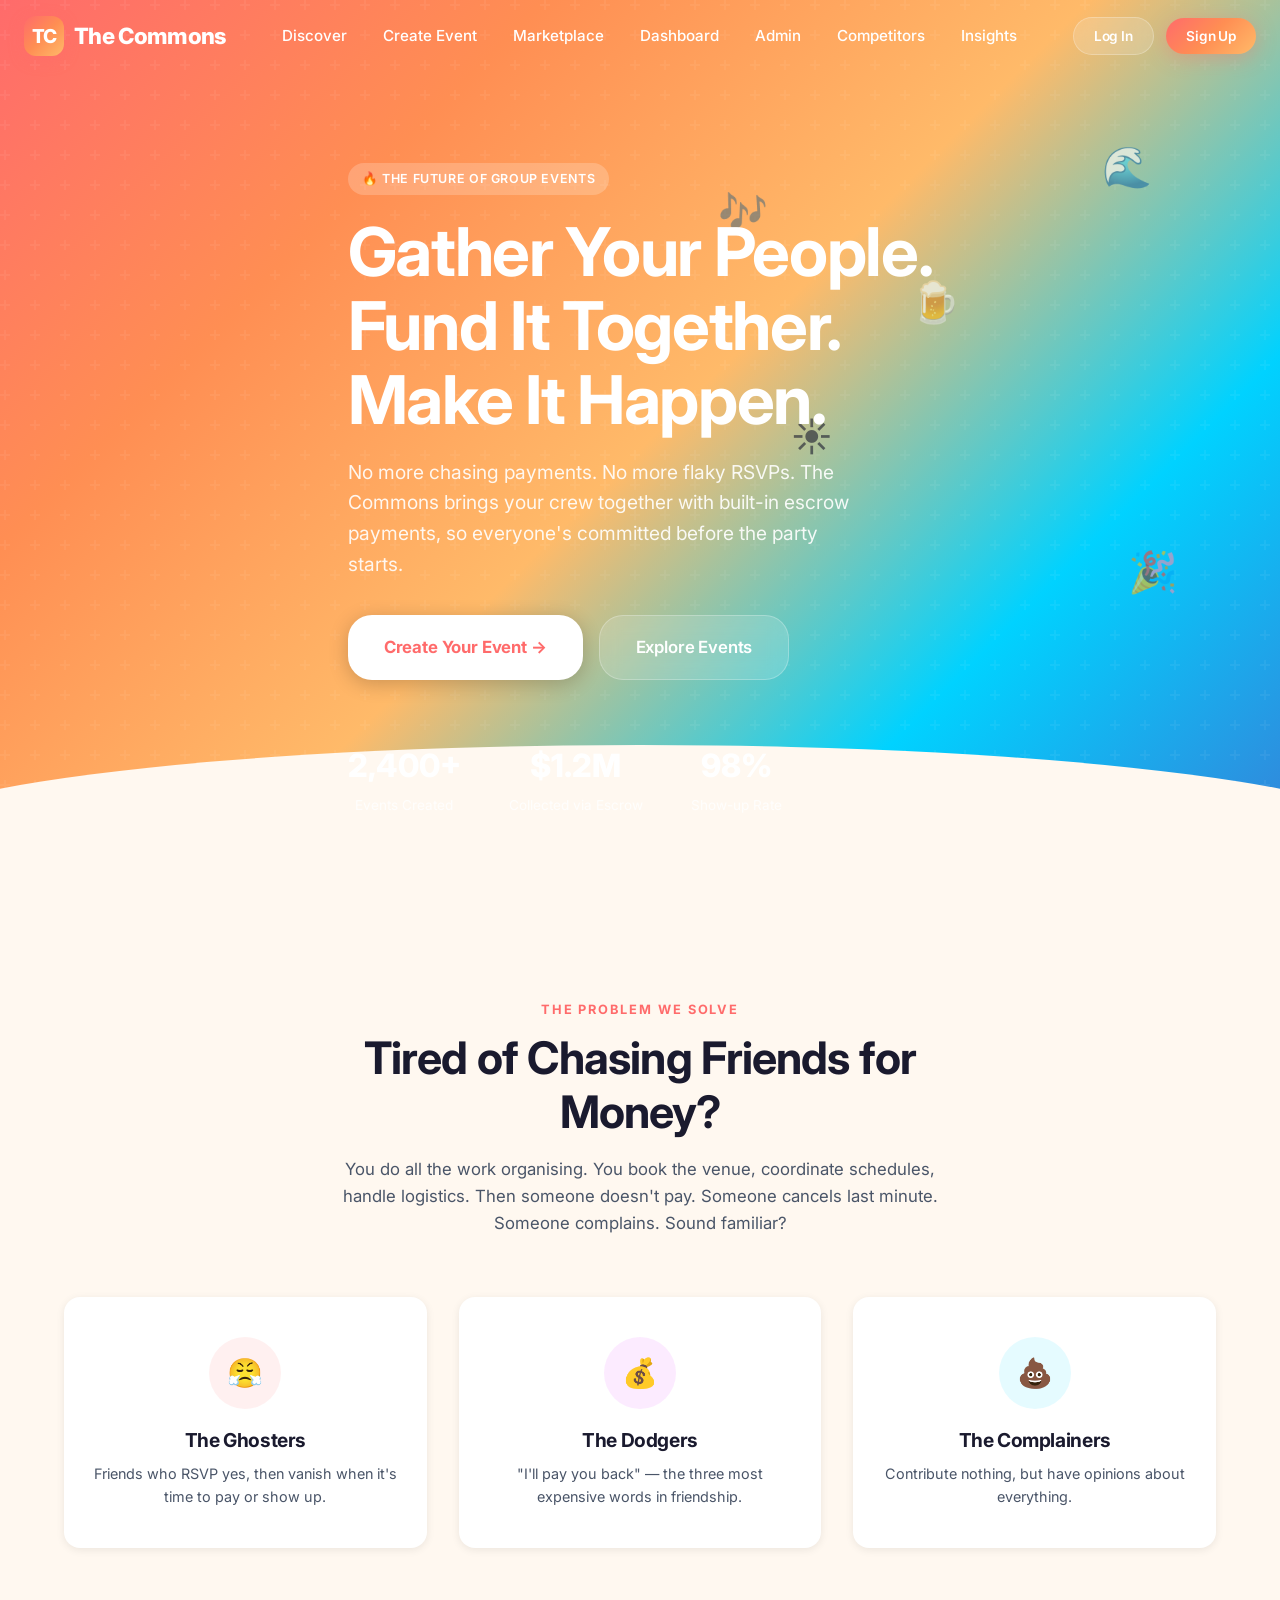
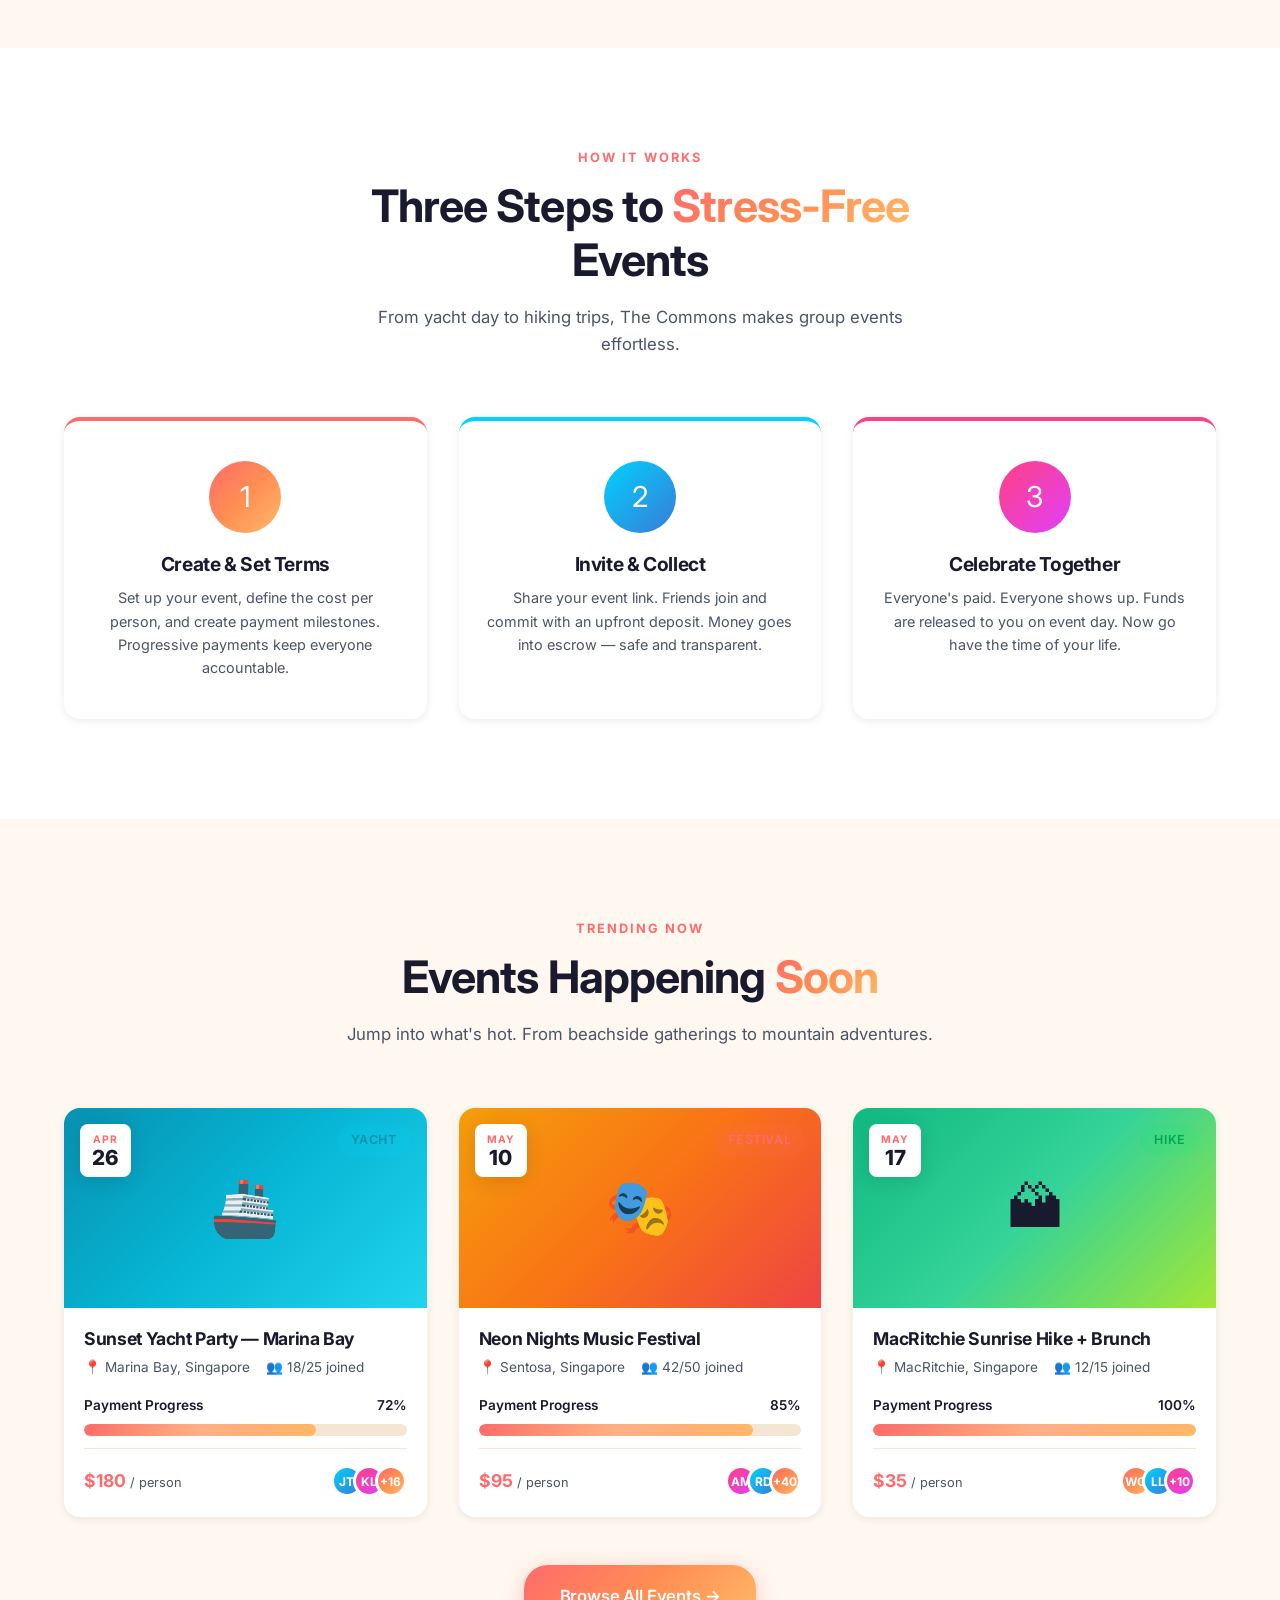
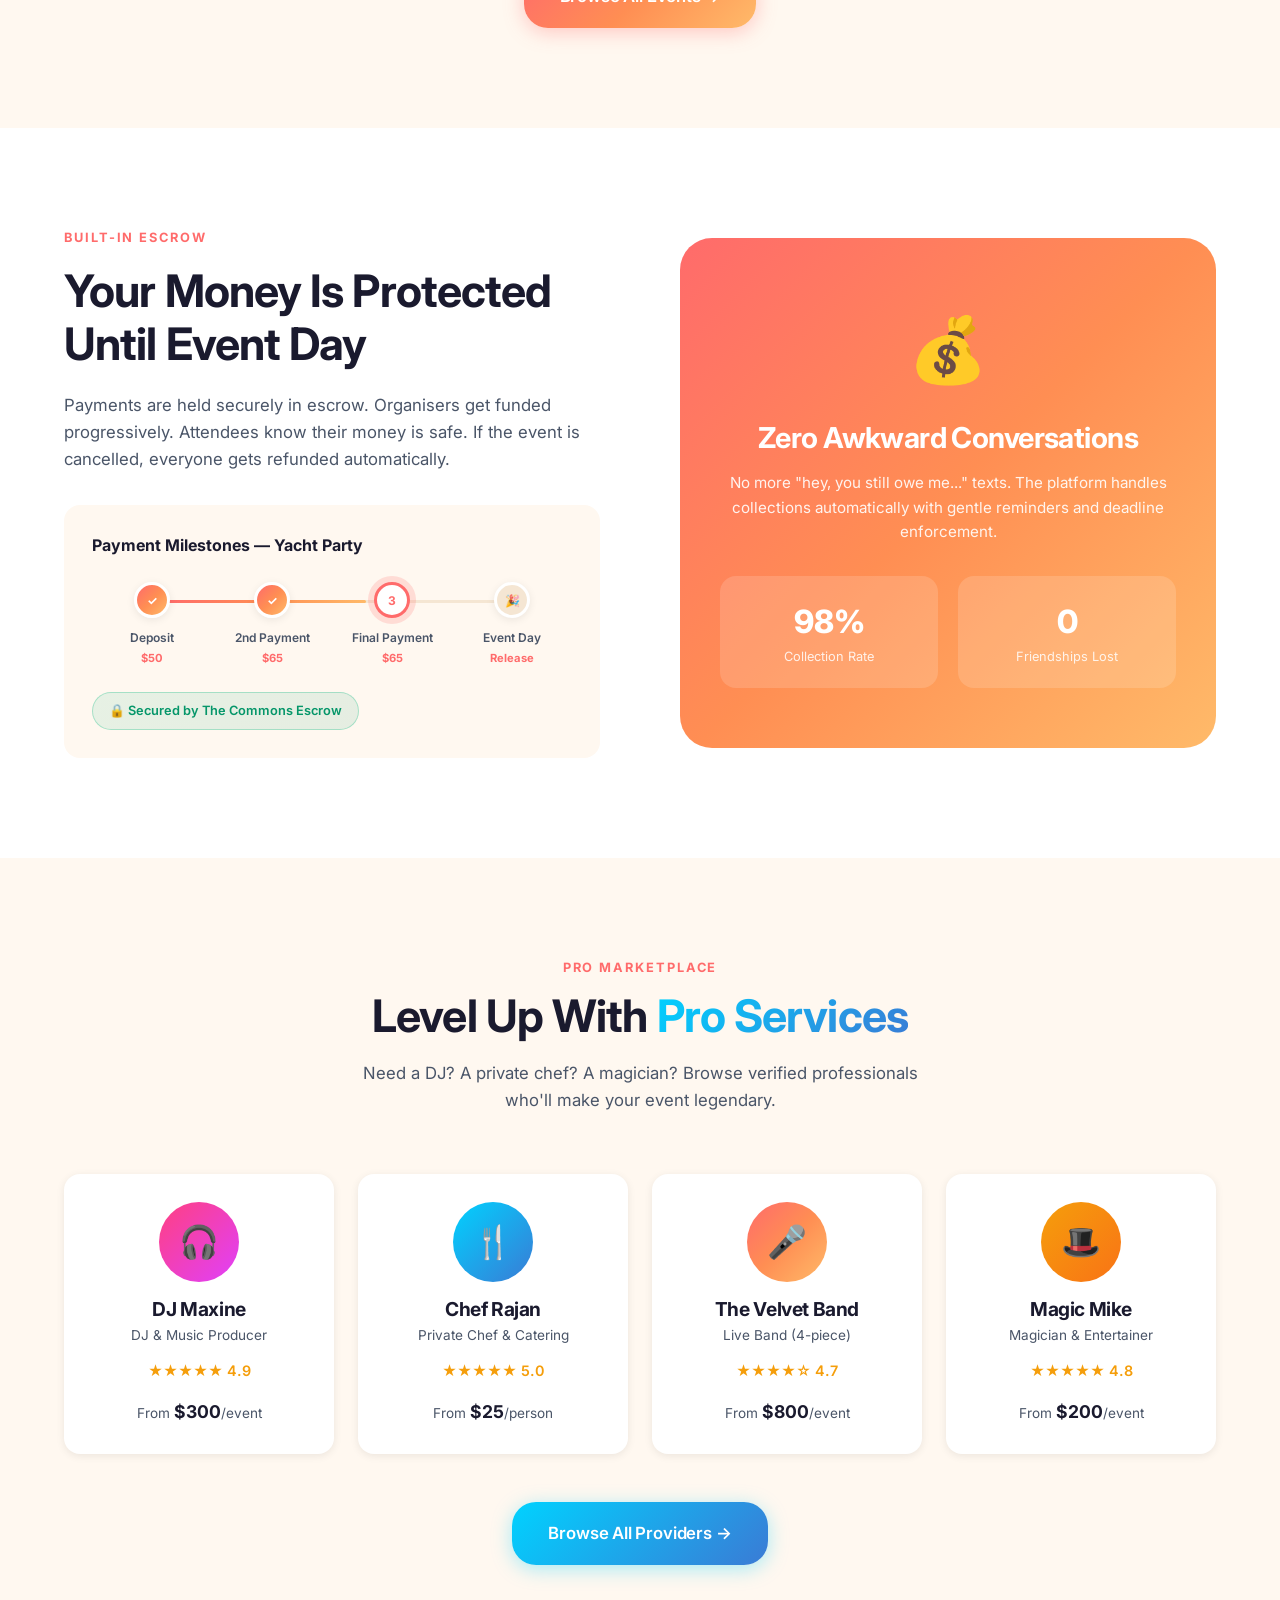
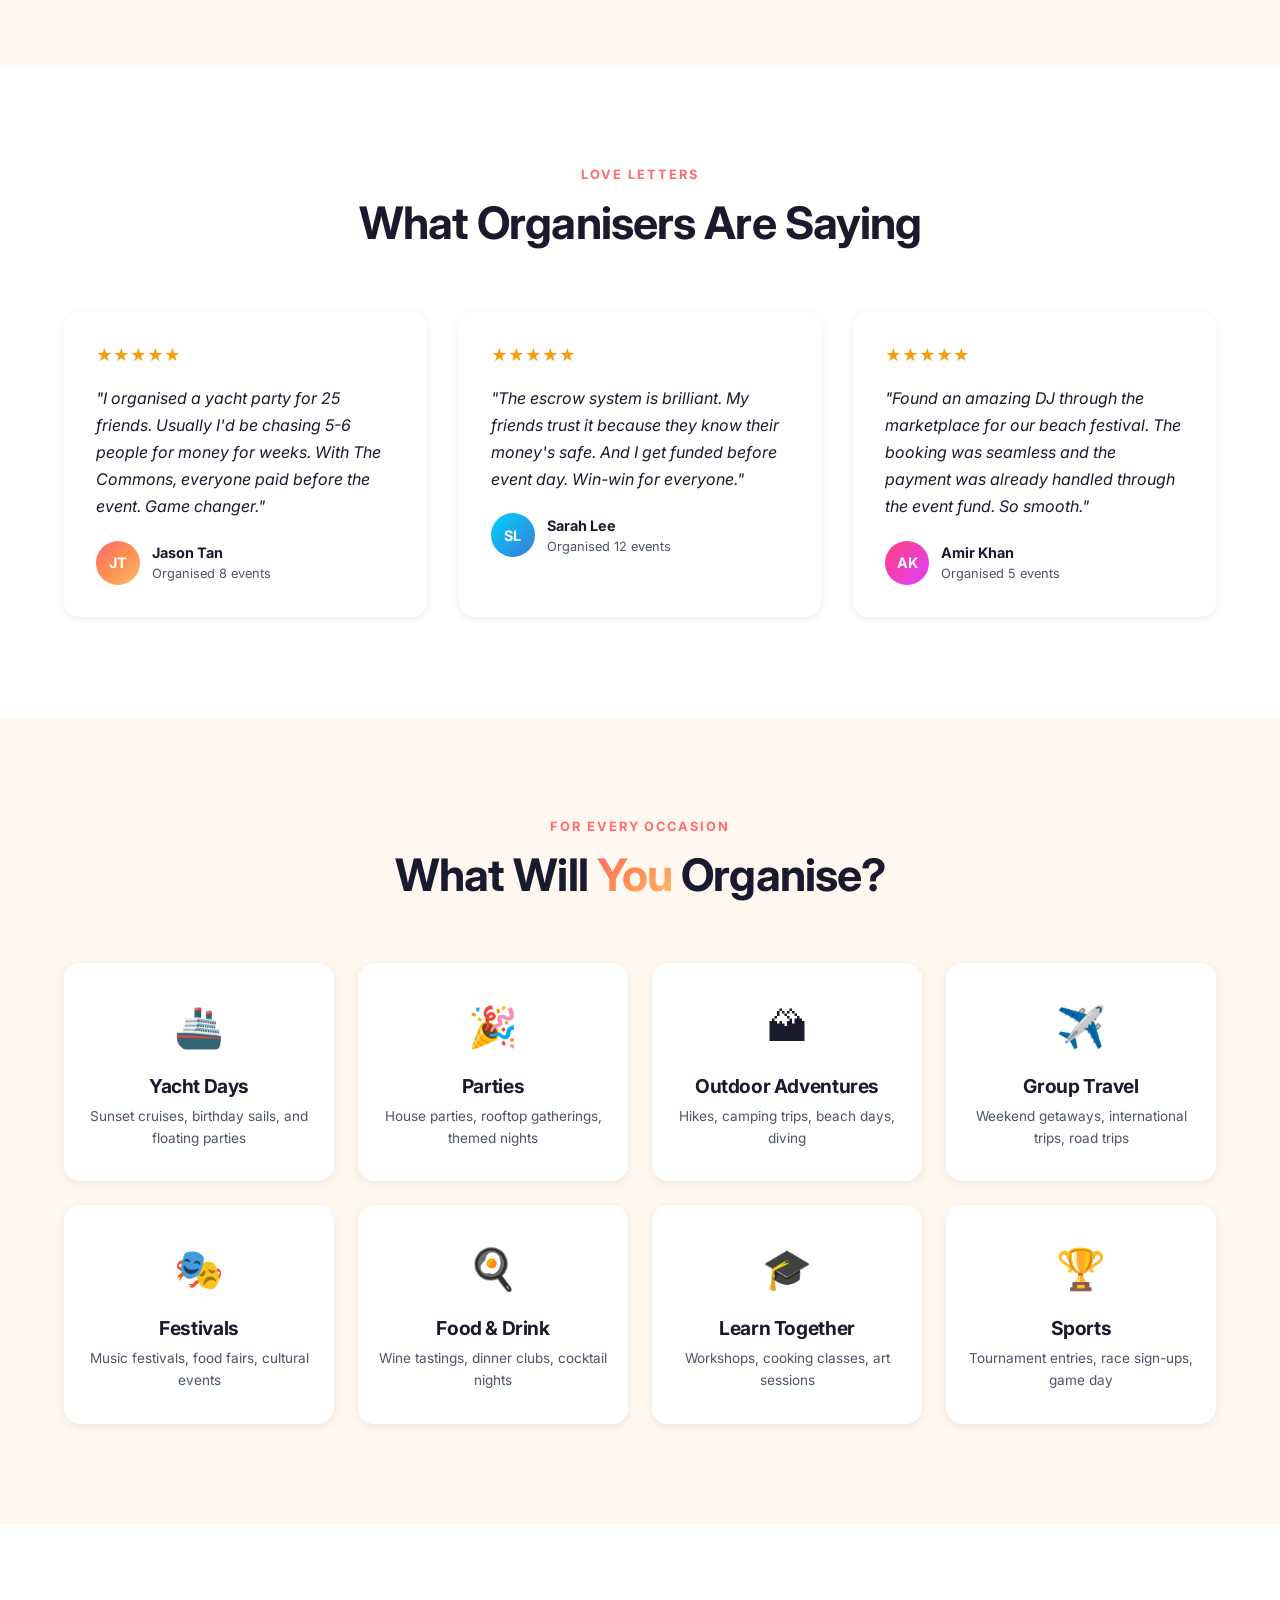
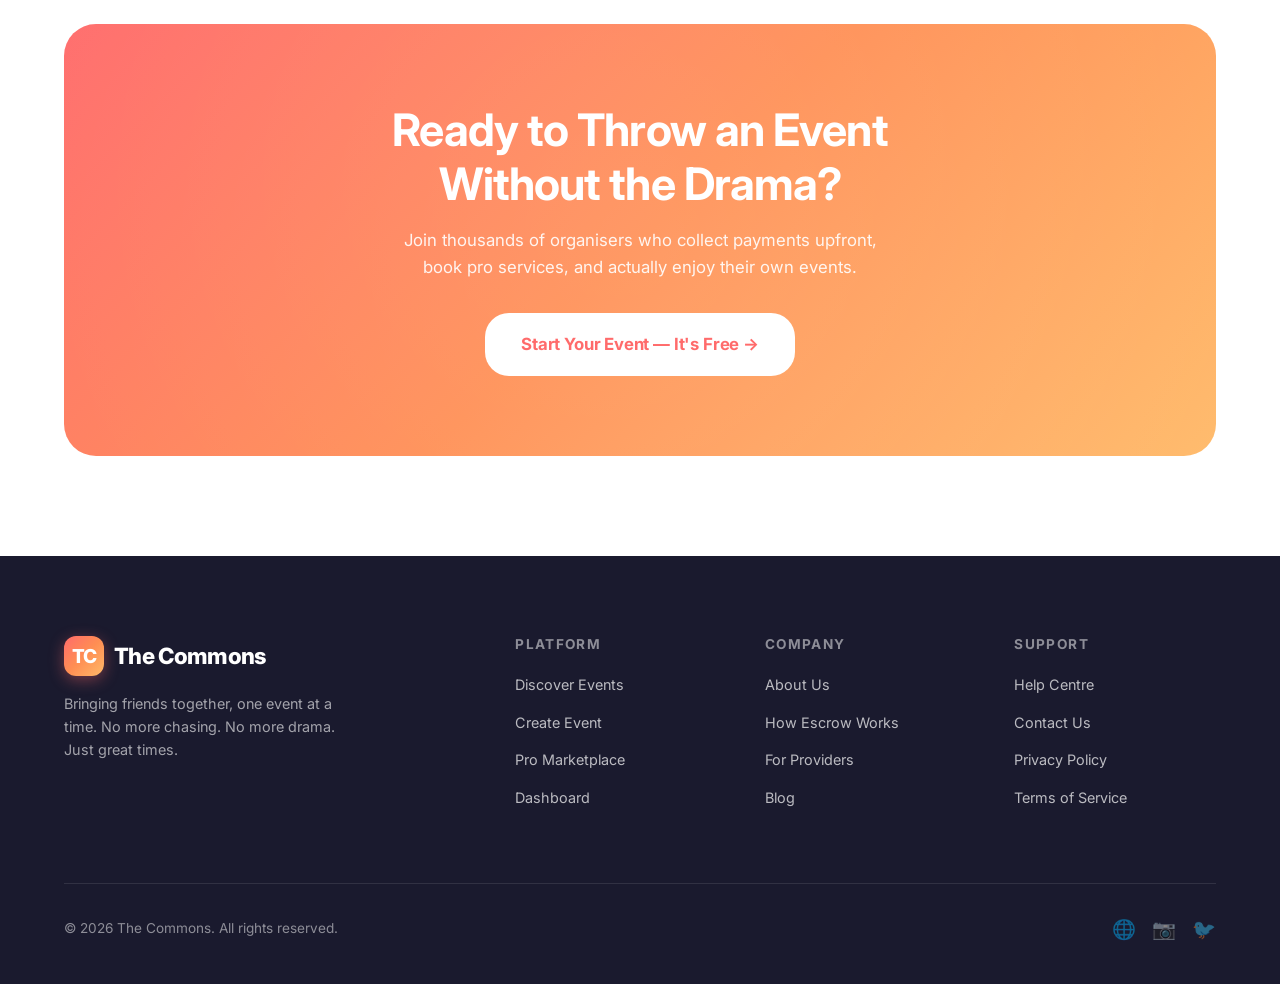
==== commit d1651765: "Add admin page links to navigation across all public pages Admin, Competitors, and Insights now visi" ====
--- a/index.html
+++ b/index.html
@@ -4,6 +4,17 @@
   <meta charset="UTF-8">
   <meta name="viewport" content="width=device-width, initial-scale=1.0">
   <title>The Commons — Gather. Fund. Celebrate.</title>
+  <meta name="description" content="Peer-to-peer event organisation with built-in escrow payments. No more chasing friends for money. Create events, collect progressive payments, and book pro services.">
+  <meta property="og:title" content="The Commons — Gather. Fund. Celebrate.">
+  <meta property="og:description" content="Peer-to-peer event organisation with built-in escrow payments and a pro services marketplace.">
+  <meta property="og:image" content="https://derrick-pixel.github.io/the-commons/og-image.png">
+  <meta property="og:url" content="https://derrick-pixel.github.io/the-commons/">
+  <meta property="og:type" content="website">
+  <meta name="twitter:card" content="summary_large_image">
+  <meta name="twitter:title" content="The Commons — Gather. Fund. Celebrate.">
+  <meta name="twitter:description" content="Peer-to-peer event organisation with built-in escrow payments and a pro services marketplace.">
+  <meta name="twitter:image" content="https://derrick-pixel.github.io/the-commons/og-image.png">
+  <link rel="icon" type="image/svg+xml" href="favicon.svg">
   <link rel="preconnect" href="https://fonts.googleapis.com">
   <link href="https://fonts.googleapis.com/css2?family=Inter:wght@400;500;600;700;800;900&display=swap" rel="stylesheet">
   <link rel="stylesheet" href="styles.css">
@@ -21,6 +32,9 @@
         <li><a href="create.html">Create Event</a></li>
         <li><a href="marketplace.html">Marketplace</a></li>
         <li><a href="dashboard.html">Dashboard</a></li>
+        <li><a href="admin.html">Admin</a></li>
+        <li><a href="admin-competitors.html">Competitors</a></li>
+        <li><a href="admin-insights.html">Insights</a></li>
       </ul>
       <div class="nav-actions">
         <button class="btn btn-ghost btn-sm" onclick="openAuthModal('login')">Log In</button>
@@ -36,6 +50,9 @@
     <a href="create.html">Create Event</a>
     <a href="marketplace.html">Marketplace</a>
     <a href="dashboard.html">Dashboard</a>
+    <a href="admin.html">Admin Panel</a>
+    <a href="admin-competitors.html">Competitors</a>
+    <a href="admin-insights.html">Market Insights</a>
     <a href="#" onclick="openAuthModal('login')">Log In</a>
     <a href="#" onclick="openAuthModal('signup')">Sign Up</a>
   </div>
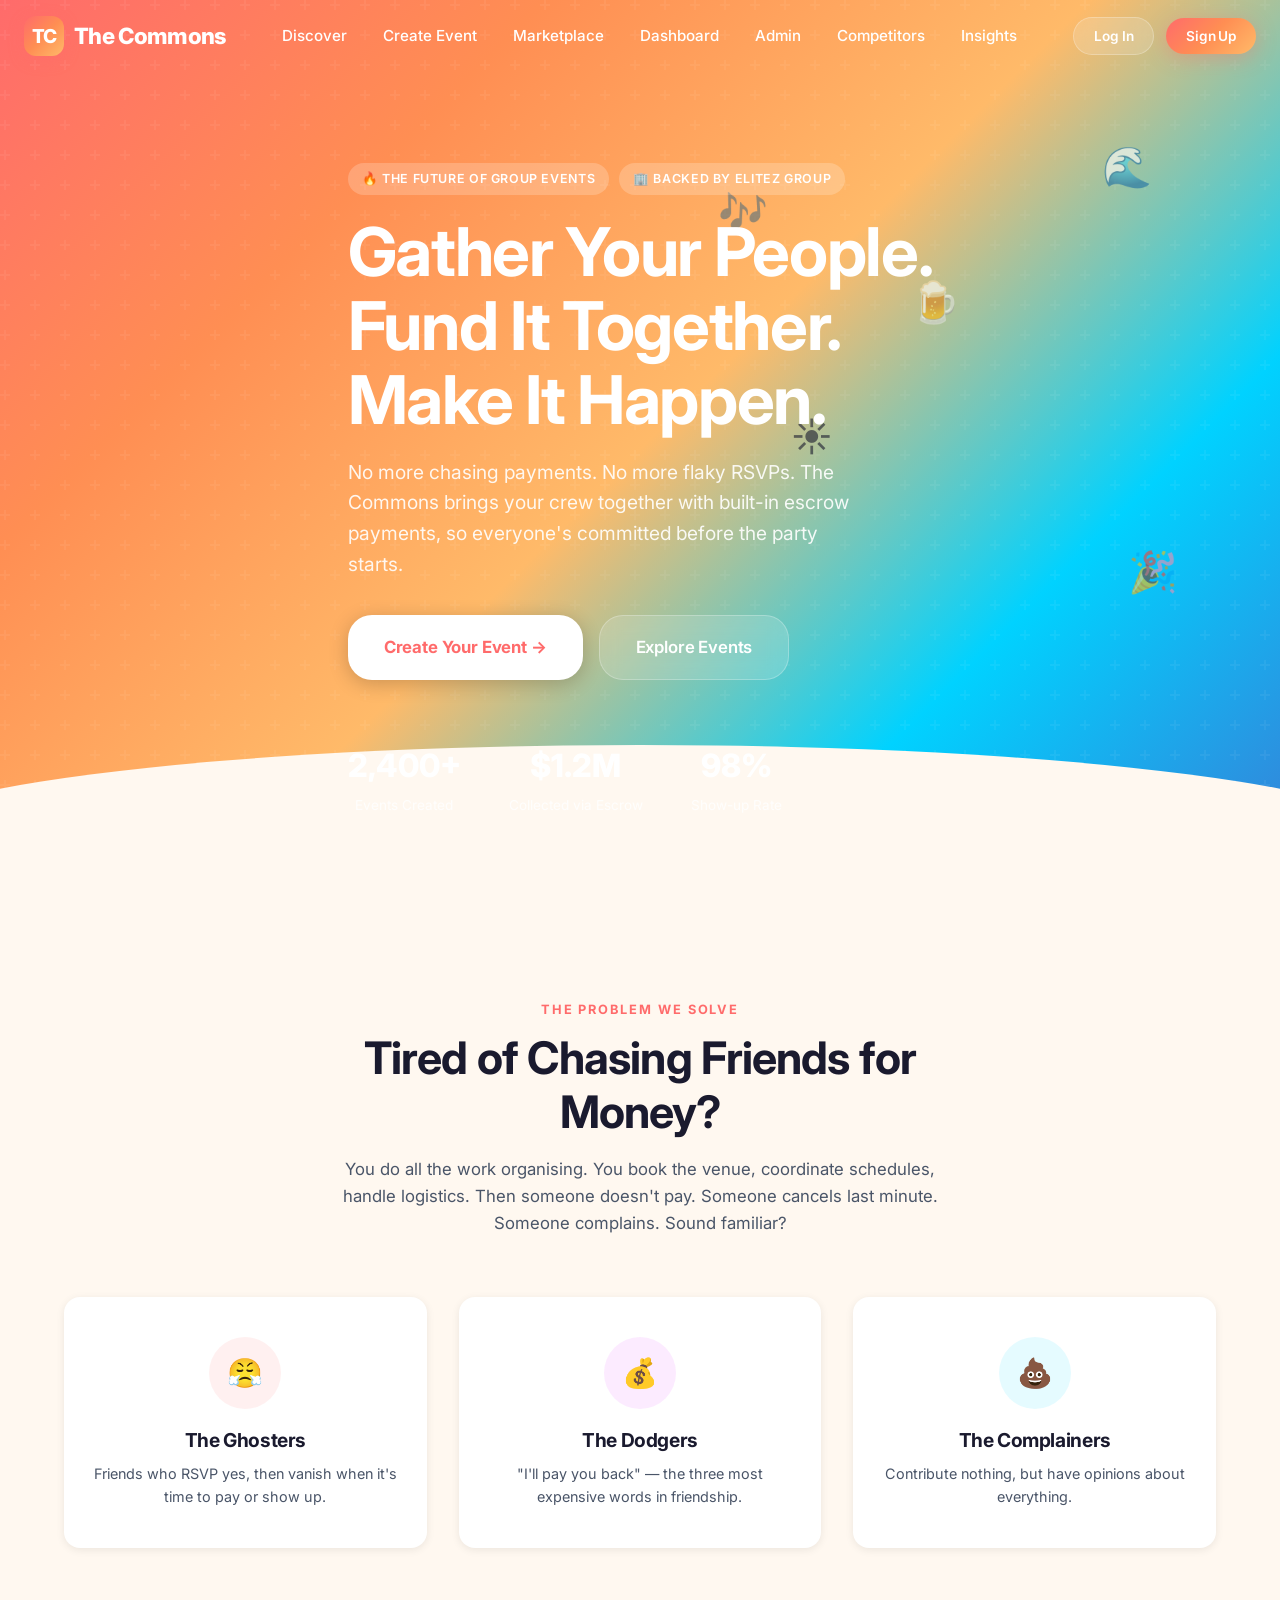
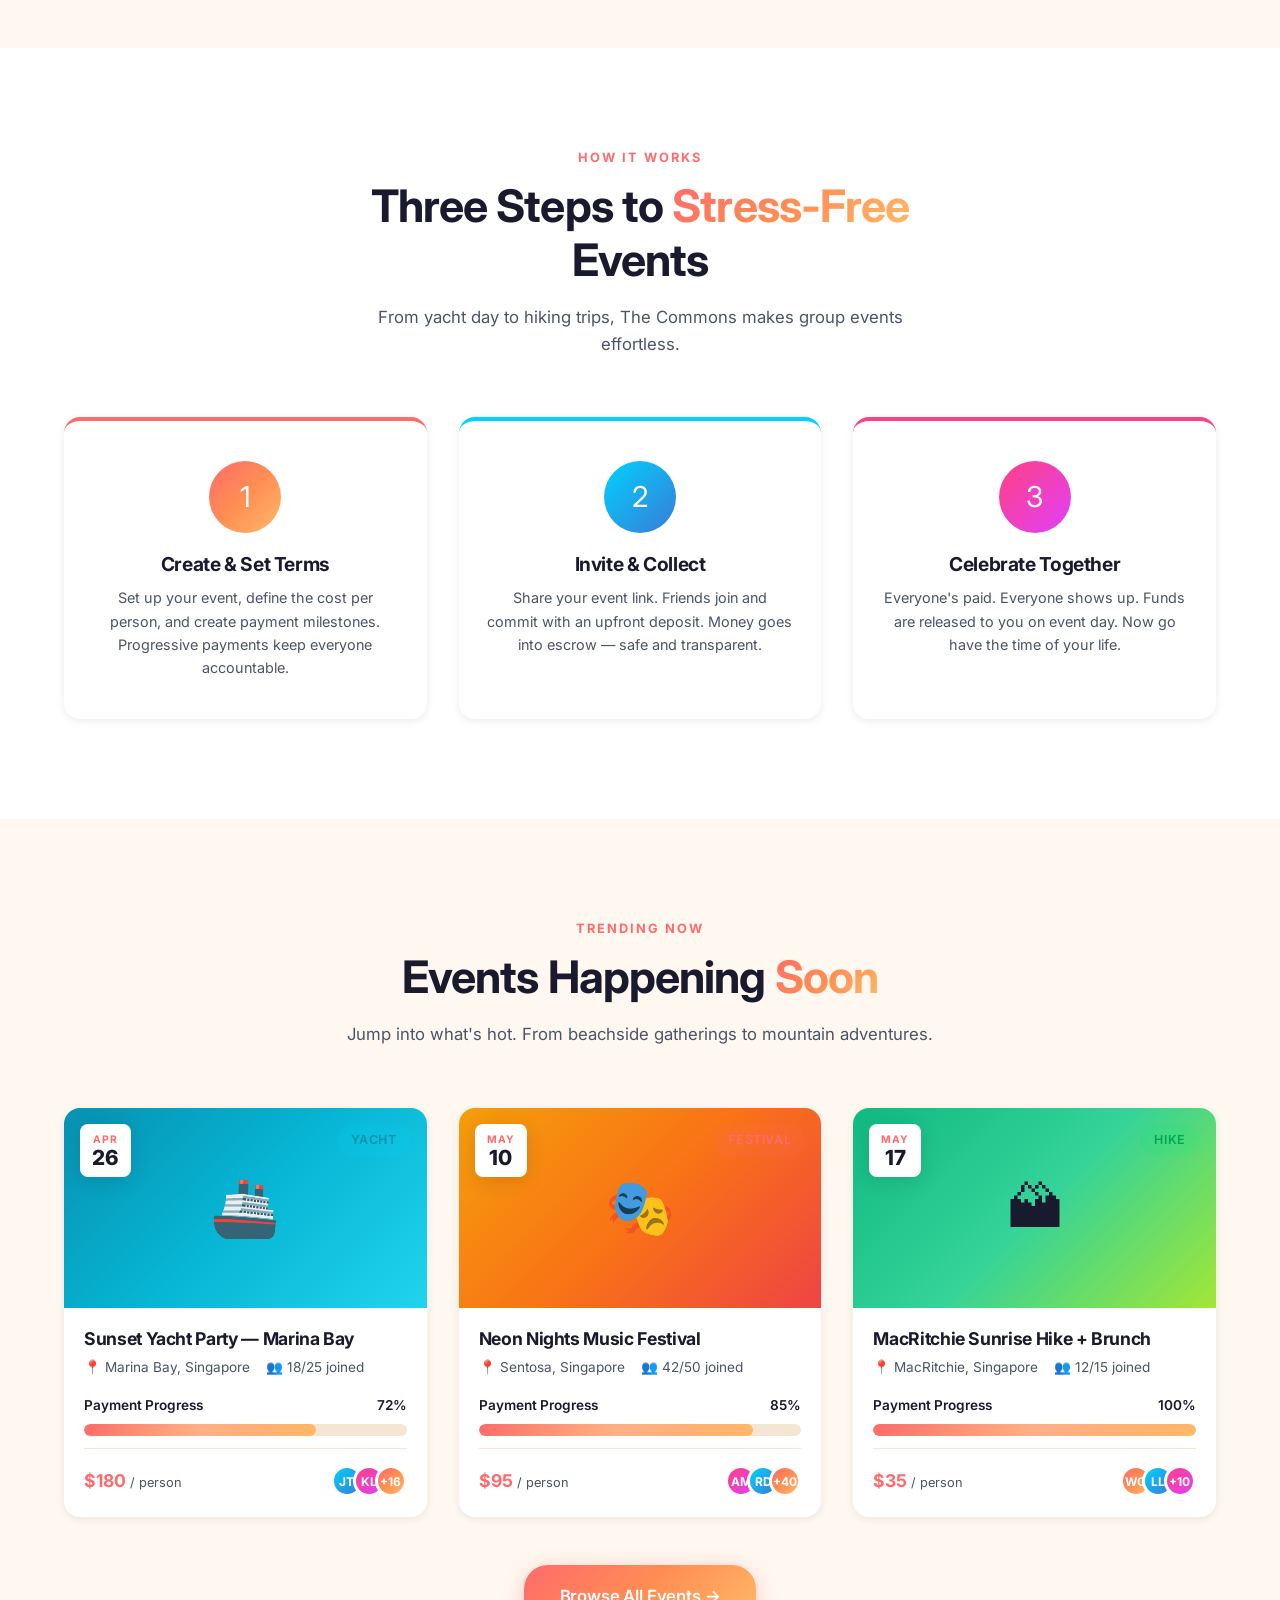
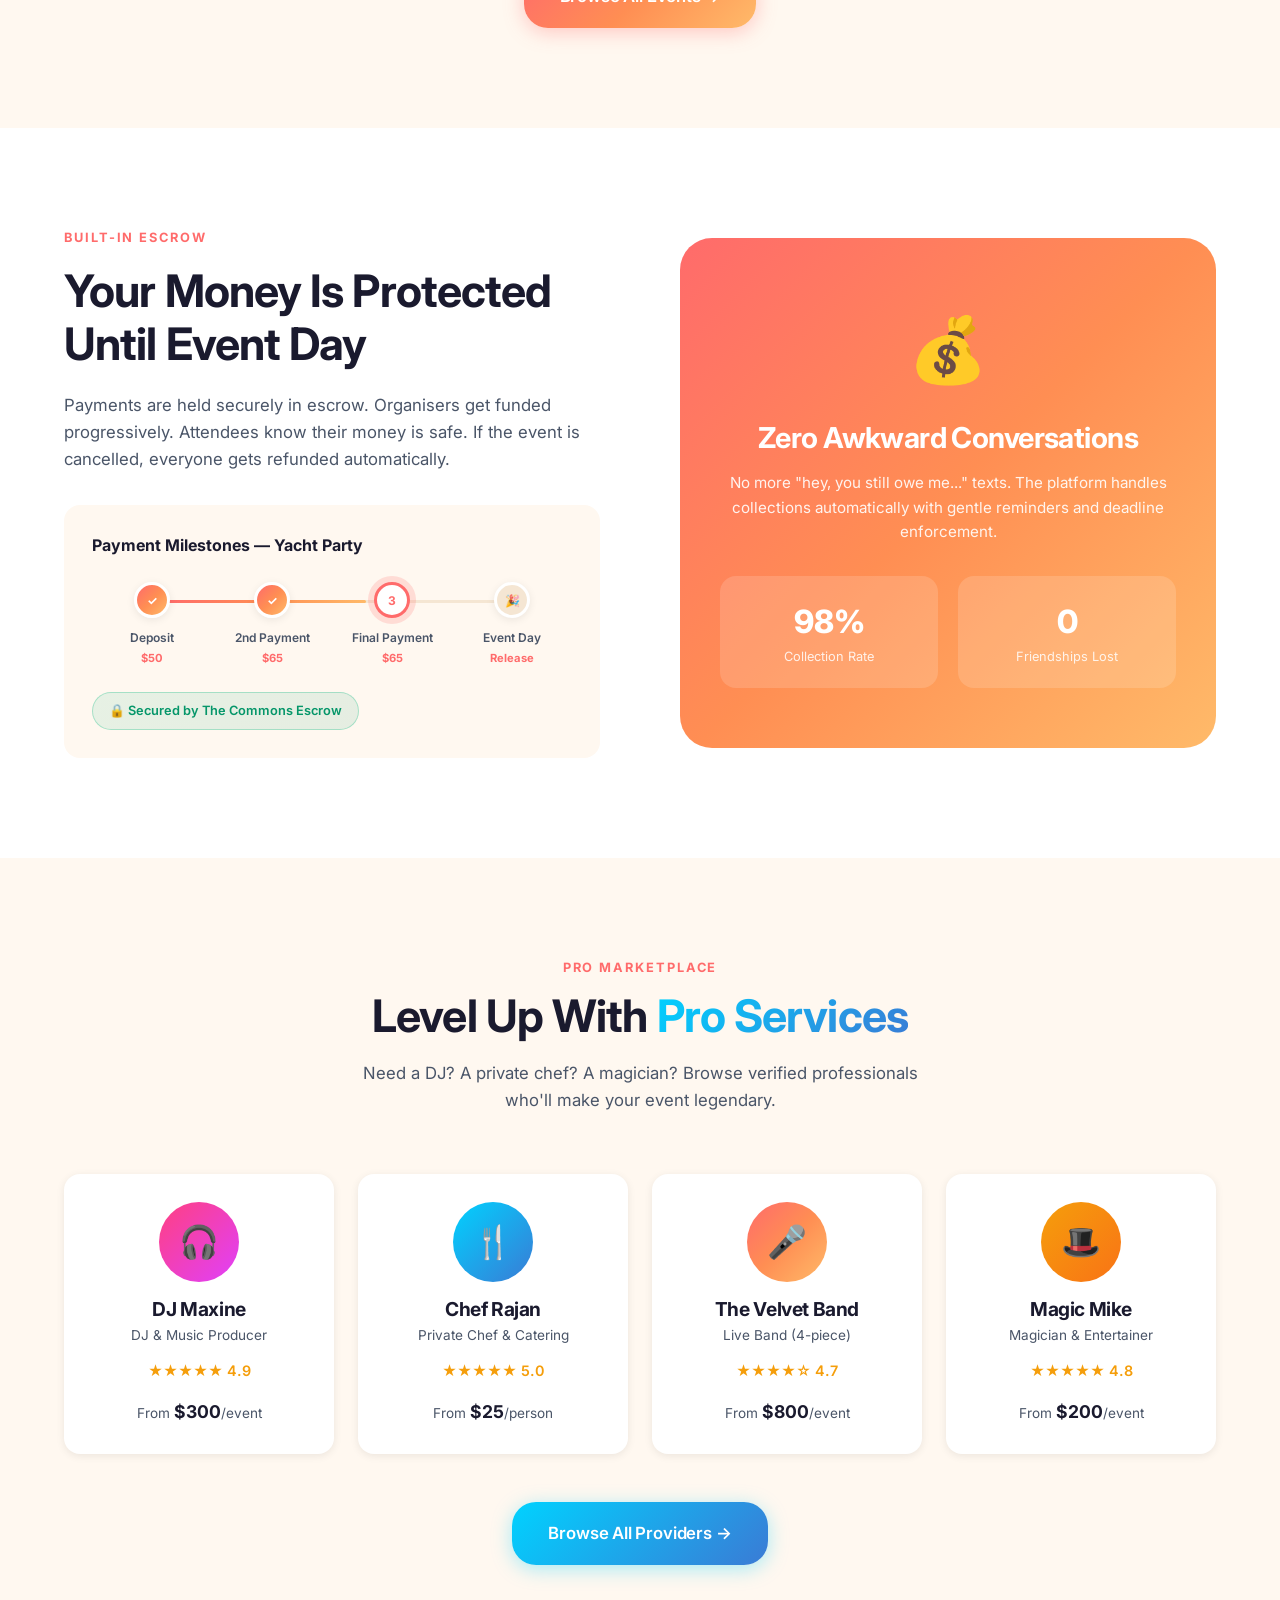
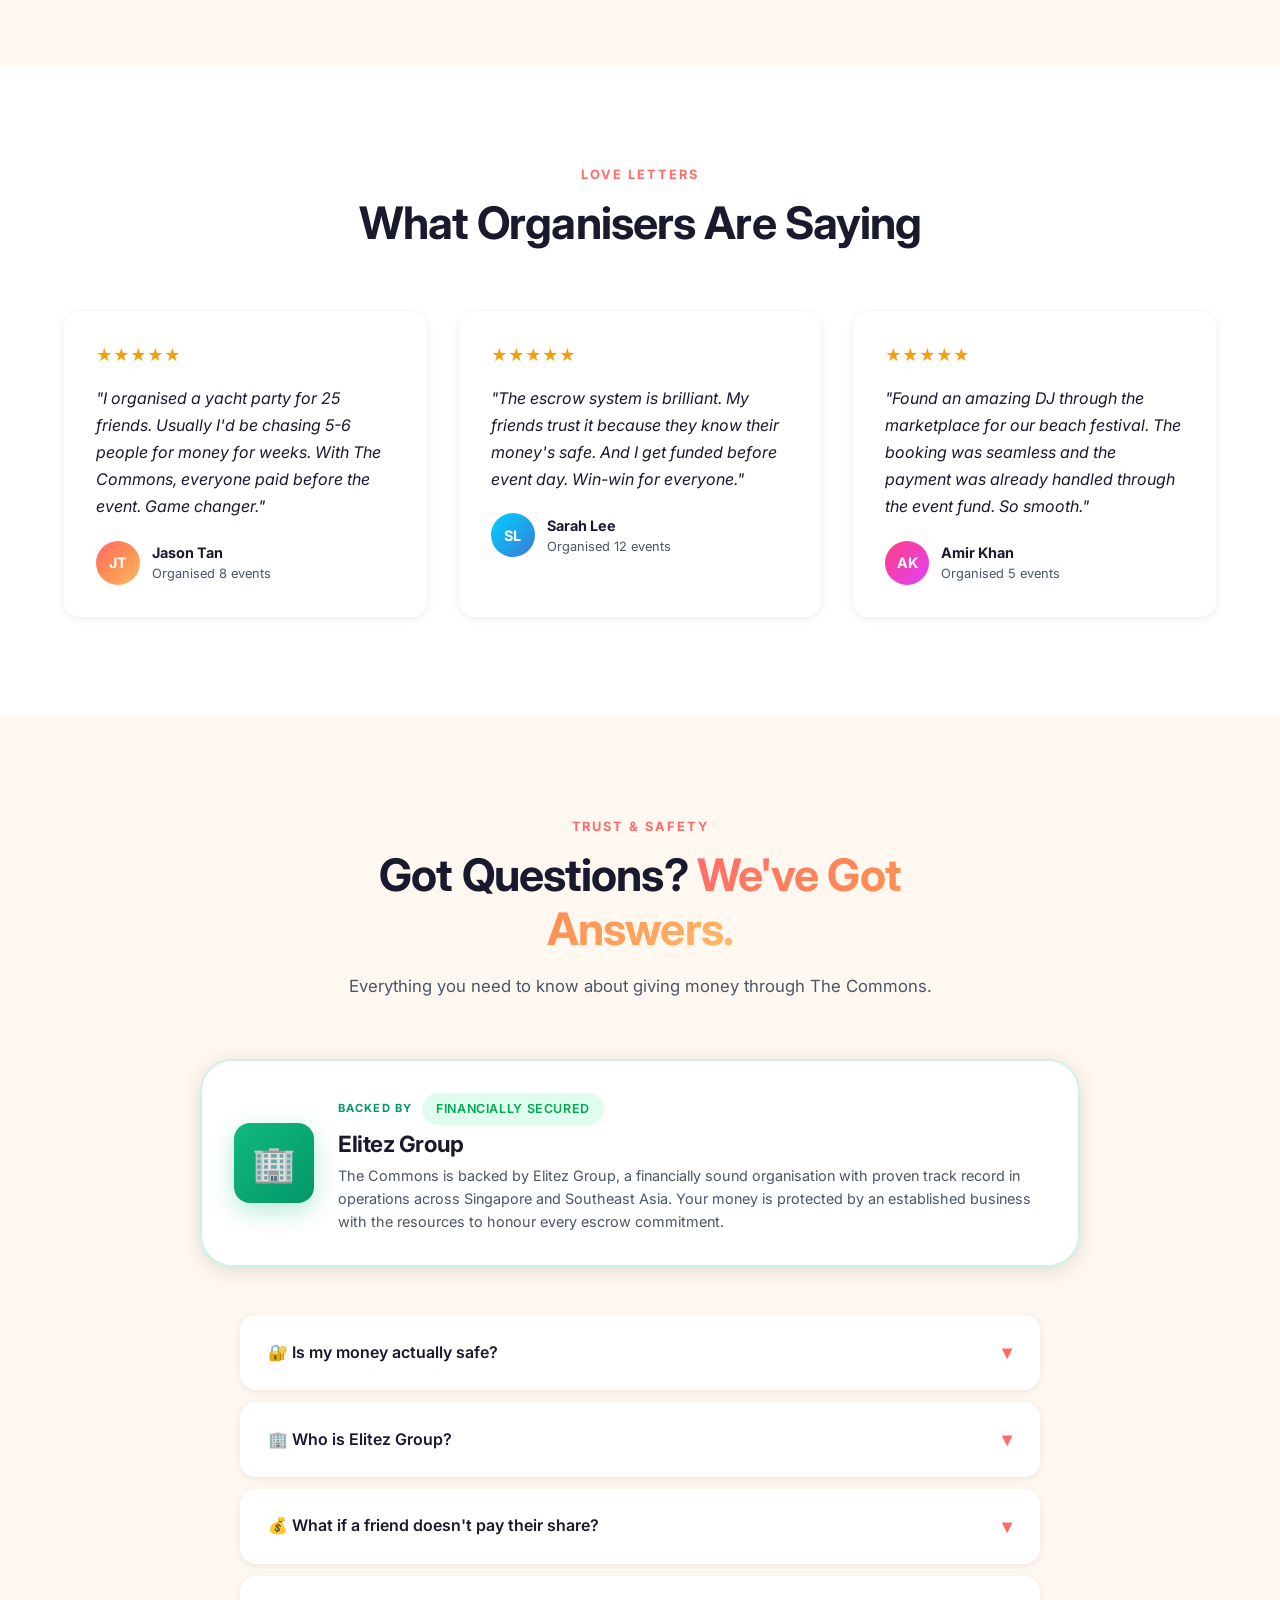
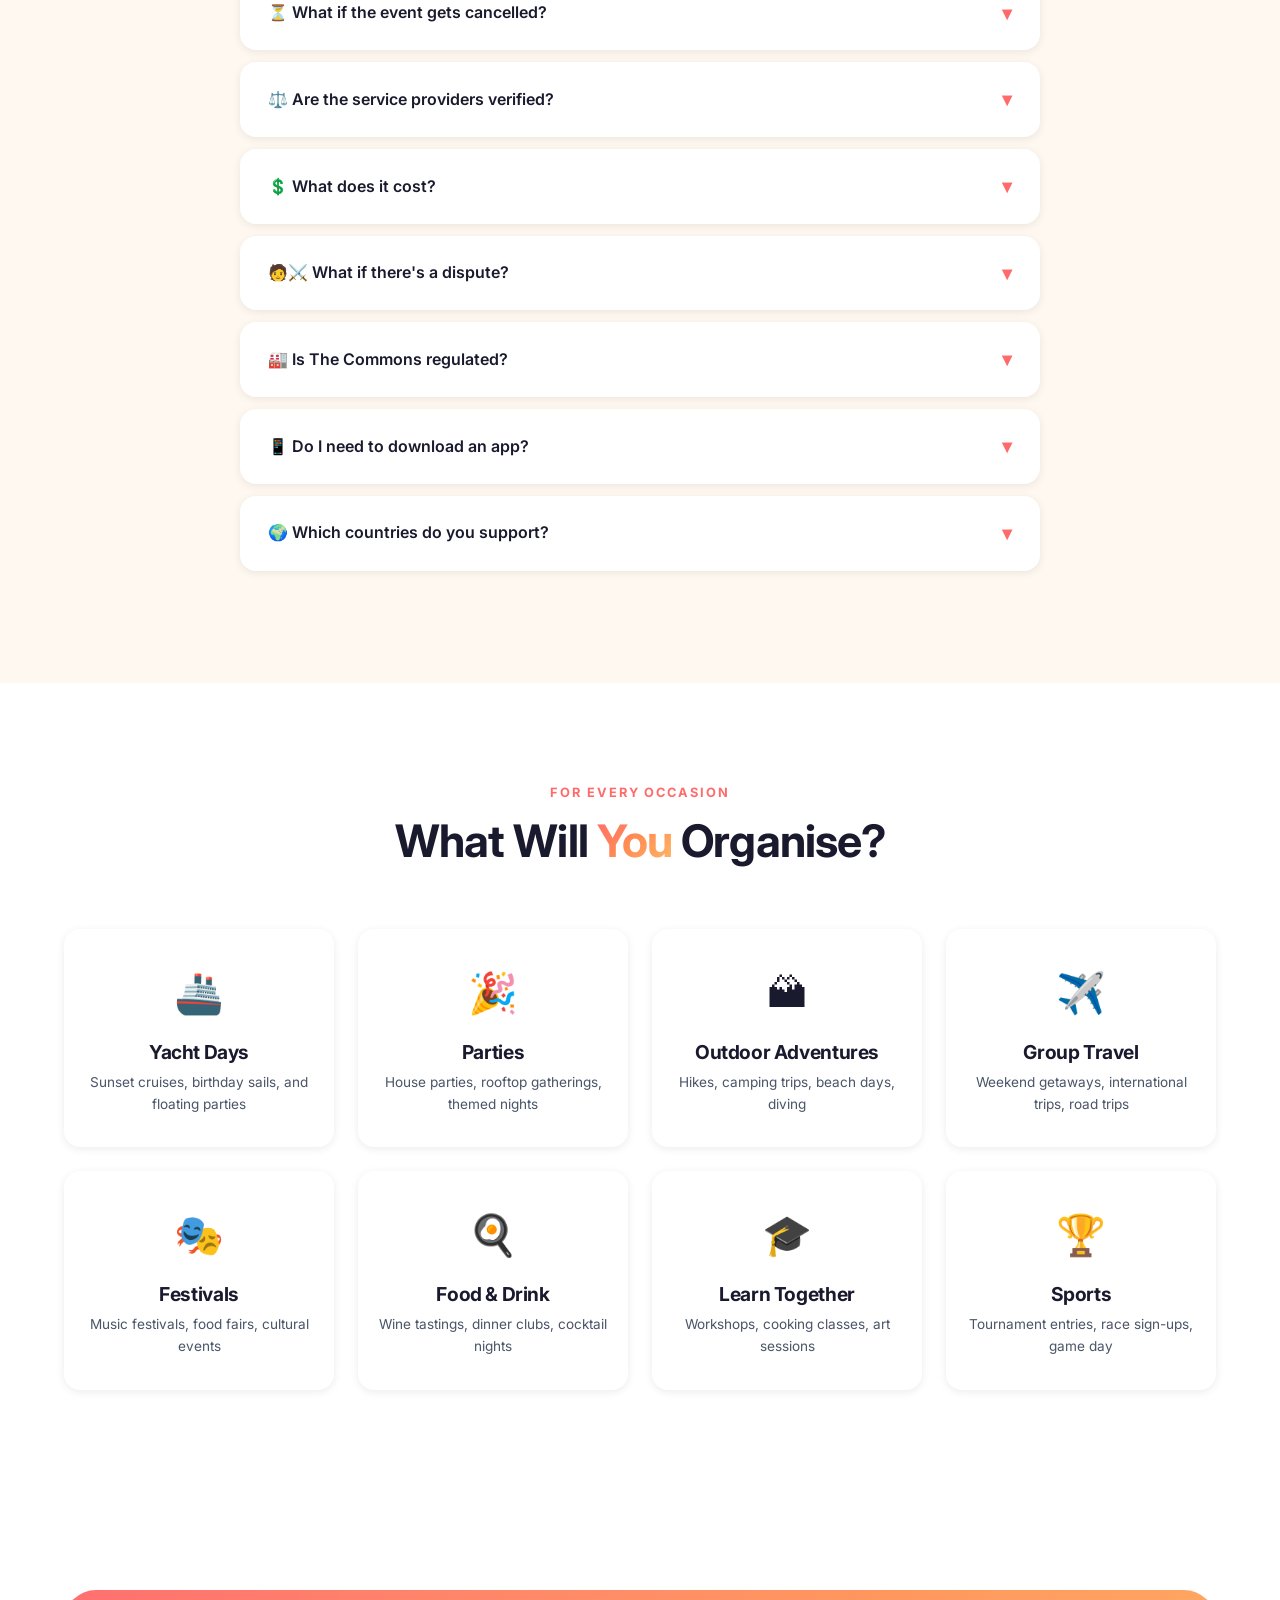
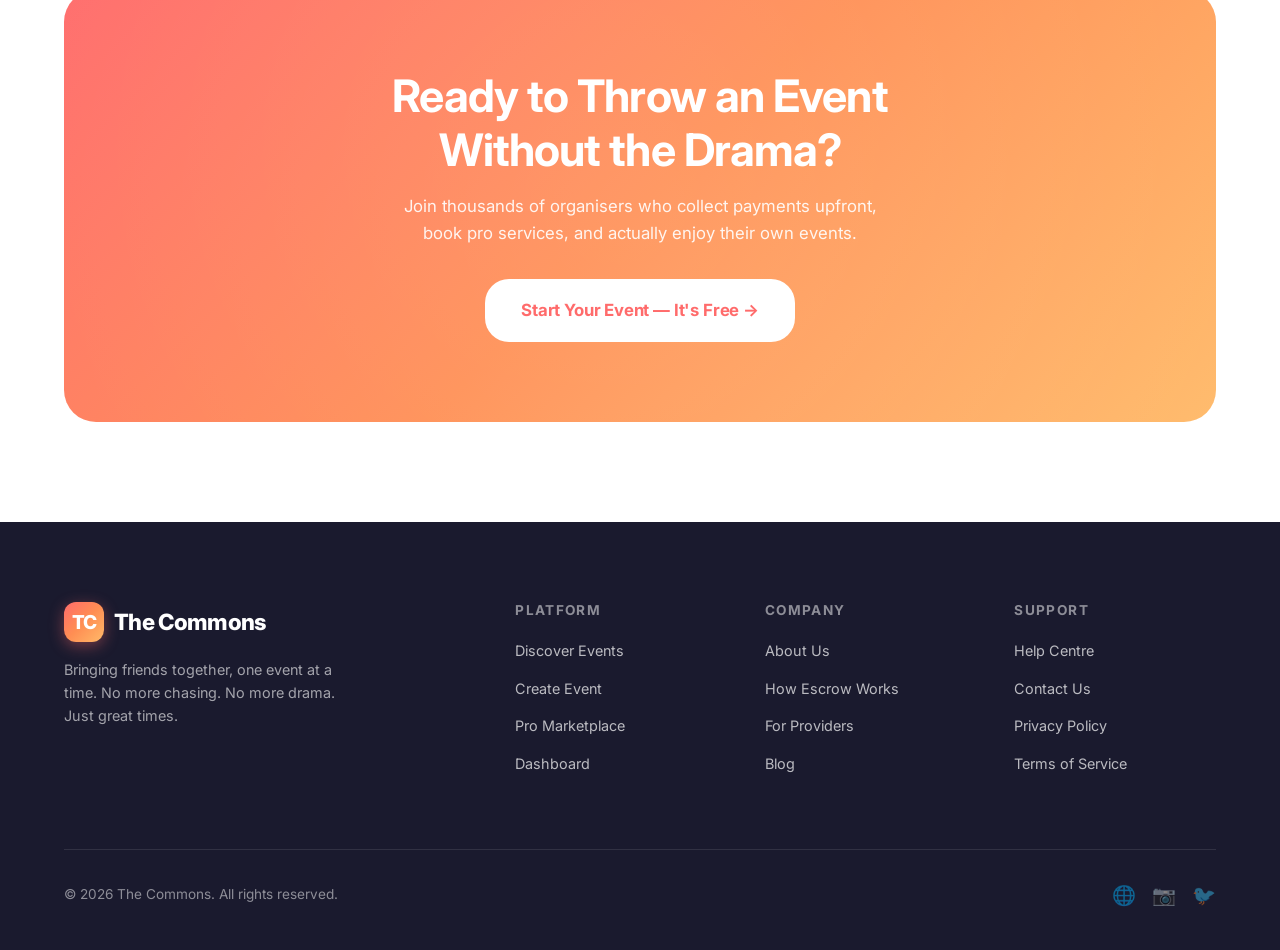
==== commit 4953af8f: "Add FAQ section and Elitez Group trust backing - Prominent Elitez Group trust card explaining financ" ====
--- a/index.html
+++ b/index.html
@@ -7,13 +7,15 @@
   <meta name="description" content="Peer-to-peer event organisation with built-in escrow payments. No more chasing friends for money. Create events, collect progressive payments, and book pro services.">
   <meta property="og:title" content="The Commons — Gather. Fund. Celebrate.">
   <meta property="og:description" content="Peer-to-peer event organisation with built-in escrow payments and a pro services marketplace.">
-  <meta property="og:image" content="https://derrick-pixel.github.io/the-commons/og-image.png">
+  <meta property="og:image" content="https://derrick-pixel.github.io/the-commons/og-image.jpg">
+  <meta property="og:image:width" content="1200">
+  <meta property="og:image:height" content="630">
   <meta property="og:url" content="https://derrick-pixel.github.io/the-commons/">
   <meta property="og:type" content="website">
   <meta name="twitter:card" content="summary_large_image">
   <meta name="twitter:title" content="The Commons — Gather. Fund. Celebrate.">
   <meta name="twitter:description" content="Peer-to-peer event organisation with built-in escrow payments and a pro services marketplace.">
-  <meta name="twitter:image" content="https://derrick-pixel.github.io/the-commons/og-image.png">
+  <meta name="twitter:image" content="https://derrick-pixel.github.io/the-commons/og-image.jpg">
   <link rel="icon" type="image/svg+xml" href="favicon.svg">
   <link rel="preconnect" href="https://fonts.googleapis.com">
   <link href="https://fonts.googleapis.com/css2?family=Inter:wght@400;500;600;700;800;900&display=swap" rel="stylesheet">
@@ -67,8 +69,9 @@
       <div class="float-element">&#127926;</div>
     </div>
     <div class="container hero-content">
-      <div class="badge badge-white" style="margin-bottom: 20px;">
-        &#128293; The future of group events
+      <div style="display: flex; gap: 10px; margin-bottom: 20px; flex-wrap: wrap;">
+        <div class="badge badge-white">&#128293; The future of group events</div>
+        <div class="badge badge-white">&#127970; Backed by Elitez Group</div>
       </div>
       <h1>Gather Your People.<br>Fund It Together.<br>Make It Happen.</h1>
       <p>No more chasing payments. No more flaky RSVPs. The Commons brings your crew together with built-in escrow payments, so everyone's committed before the party starts.</p>
@@ -427,8 +430,139 @@
     </div>
   </section>
 
+  <!-- Trust & FAQ Section -->
+  <section class="section" style="background: var(--sand);">
+    <div class="container">
+      <div class="section-header">
+        <div class="overline">Trust & Safety</div>
+        <h2>Got Questions? <span class="text-gradient">We've Got Answers.</span></h2>
+        <p>Everything you need to know about giving money through The Commons.</p>
+      </div>
+
+      <!-- Elitez Trust Badge -->
+      <div style="max-width: 880px; margin: 0 auto 48px; background: white; border-radius: var(--radius-xl); padding: 32px; box-shadow: var(--shadow-md); border: 2px solid rgba(16,185,129,0.2);">
+        <div style="display: flex; align-items: center; gap: 24px; flex-wrap: wrap;">
+          <div style="width: 80px; height: 80px; border-radius: 16px; background: linear-gradient(135deg, #10B981, #059669); display: flex; align-items: center; justify-content: center; flex-shrink: 0; box-shadow: 0 8px 24px rgba(16,185,129,0.3);">
+            <span style="font-size: 2.2rem;">&#127970;</span>
+          </div>
+          <div style="flex: 1; min-width: 240px;">
+            <div style="display: flex; align-items: center; gap: 10px; margin-bottom: 6px;">
+              <span style="font-size: 0.7rem; font-weight: 700; text-transform: uppercase; letter-spacing: 0.1em; color: #059669;">Backed by</span>
+              <span class="badge badge-green">Financially Secured</span>
+            </div>
+            <h3 style="margin-bottom: 6px; font-size: 1.4rem;">Elitez Group</h3>
+            <p style="font-size: 0.9rem; margin: 0;">The Commons is backed by Elitez Group, a financially sound organisation with proven track record in operations across Singapore and Southeast Asia. Your money is protected by an established business with the resources to honour every escrow commitment.</p>
+          </div>
+        </div>
+      </div>
+
+      <!-- FAQ Accordion -->
+      <div style="max-width: 800px; margin: 0 auto;">
+        <div class="faq-item" onclick="toggleFAQ(this)">
+          <div class="faq-question">
+            <span>&#128272; Is my money actually safe?</span>
+            <span class="faq-arrow">&#9662;</span>
+          </div>
+          <div class="faq-answer">
+            <p>Absolutely. Every payment you make on The Commons goes into a secure escrow account — not directly to the organiser. The funds are held by our backing partner, Elitez Group, until the event day. If the event is cancelled for any reason, you get an automatic full refund. No questions, no awkward conversations.</p>
+          </div>
+        </div>
+
+        <div class="faq-item" onclick="toggleFAQ(this)">
+          <div class="faq-question">
+            <span>&#127970; Who is Elitez Group?</span>
+            <span class="faq-arrow">&#9662;</span>
+          </div>
+          <div class="faq-answer">
+            <p>Elitez Group is the financially sound parent organisation backing The Commons. With established operations across Singapore and Southeast Asia, Elitez provides the financial guarantees and operational infrastructure that make our escrow system trustworthy. This isn't a fly-by-night startup holding your money — it's an established company with a real track record.</p>
+          </div>
+        </div>
+
+        <div class="faq-item" onclick="toggleFAQ(this)">
+          <div class="faq-question">
+            <span>&#128176; What if a friend doesn't pay their share?</span>
+            <span class="faq-arrow">&#9662;</span>
+          </div>
+          <div class="faq-answer">
+            <p>The Commons sends automatic payment reminders 48 hours before each milestone deadline. If someone misses a deadline, we escalate with follow-up notices. After repeated misses, the organiser can release that person's spot to a waitlist member or remove them from the event entirely. You never have to be the awkward one chasing money.</p>
+          </div>
+        </div>
+
+        <div class="faq-item" onclick="toggleFAQ(this)">
+          <div class="faq-question">
+            <span>&#9203; What if the event gets cancelled?</span>
+            <span class="faq-arrow">&#9662;</span>
+          </div>
+          <div class="faq-answer">
+            <p>If an organiser cancels an event, all escrowed funds are <strong>automatically refunded to attendees in full</strong> — no manual refund requests, no waiting weeks for chargebacks. The money goes back to the original payment method within 3-5 business days.</p>
+          </div>
+        </div>
+
+        <div class="faq-item" onclick="toggleFAQ(this)">
+          <div class="faq-question">
+            <span>&#9878;&#65039; Are the service providers verified?</span>
+            <span class="faq-arrow">&#9662;</span>
+          </div>
+          <div class="faq-answer">
+            <p>Yes. Every service provider on the marketplace goes through a verification process before they can list services: identity check, business registration verification, portfolio review, and reference checks. Once verified, they earn a green verified badge. Reviews and ratings from actual customers keep the marketplace honest.</p>
+          </div>
+        </div>
+
+        <div class="faq-item" onclick="toggleFAQ(this)">
+          <div class="faq-question">
+            <span>&#128178; What does it cost?</span>
+            <span class="faq-arrow">&#9662;</span>
+          </div>
+          <div class="faq-answer">
+            <p>The Commons is <strong>free to use</strong> for organisers and attendees. We charge a 5% commission on the funds released from escrow on event day — that's it. No subscription fees, no per-event charges, no hidden costs. Service providers pay a 10% booking commission, which is built into their listed prices.</p>
+          </div>
+        </div>
+
+        <div class="faq-item" onclick="toggleFAQ(this)">
+          <div class="faq-question">
+            <span>&#129489;&#8205;&#9876;&#65039; What if there's a dispute?</span>
+            <span class="faq-arrow">&#9662;</span>
+          </div>
+          <div class="faq-answer">
+            <p>If something goes wrong — service quality issues, organiser disputes, refund disagreements — our team mediates. Open a dispute case in your dashboard and we'll review within 48 hours. Common cases: partial refunds (47%), full refunds (28%), warning to organiser (15%), no action (10%). Our average resolution time is 2.3 days.</p>
+          </div>
+        </div>
+
+        <div class="faq-item" onclick="toggleFAQ(this)">
+          <div class="faq-question">
+            <span>&#127981; Is The Commons regulated?</span>
+            <span class="faq-arrow">&#9662;</span>
+          </div>
+          <div class="faq-answer">
+            <p>The Commons operates in compliance with Singapore's Payment Services Act 2019 (PSA) through partnerships with licensed payment processors. We follow strict PDPA data protection standards, AML/CFT requirements, and consumer protection regulations. All payment processing is handled by MAS-licensed financial institutions.</p>
+          </div>
+        </div>
+
+        <div class="faq-item" onclick="toggleFAQ(this)">
+          <div class="faq-question">
+            <span>&#128241; Do I need to download an app?</span>
+            <span class="faq-arrow">&#9662;</span>
+          </div>
+          <div class="faq-answer">
+            <p>Nope. The Commons works in any web browser — desktop, tablet, or mobile. No app downloads, no installs. Just share an event link and your friends can RSVP and pay in seconds. We're working on native iOS and Android apps for future release, but the web version has all the features you need.</p>
+          </div>
+        </div>
+
+        <div class="faq-item" onclick="toggleFAQ(this)">
+          <div class="faq-question">
+            <span>&#127757; Which countries do you support?</span>
+            <span class="faq-arrow">&#9662;</span>
+          </div>
+          <div class="faq-answer">
+            <p>We launched in Singapore with full PayNow, GrabPay, and credit card support. We also support events in Malaysia, Thailand, Indonesia, Philippines, and Vietnam, with currency conversion handled automatically. International expansion to other ASEAN markets is coming throughout 2026.</p>
+          </div>
+        </div>
+      </div>
+    </div>
+  </section>
+
   <!-- Event Categories -->
-  <section class="section" style="background: var(--sand);">
+  <section class="section" style="background: white;">
     <div class="container">
       <div class="section-header">
         <div class="overline">For Every Occasion</div>
--- a/styles.css
+++ b/styles.css
@@ -1593,6 +1593,64 @@
   margin-bottom: 8px;
 }
 
+/* --- FAQ Accordion --- */
+.faq-item {
+  background: white;
+  border-radius: var(--radius-md);
+  margin-bottom: 12px;
+  box-shadow: var(--shadow-sm);
+  overflow: hidden;
+  transition: var(--transition);
+  cursor: pointer;
+}
+
+.faq-item:hover {
+  box-shadow: var(--shadow-md);
+}
+
+.faq-question {
+  display: flex;
+  justify-content: space-between;
+  align-items: center;
+  padding: 22px 28px;
+  font-weight: 600;
+  font-size: 1rem;
+  color: var(--navy);
+}
+
+.faq-arrow {
+  font-size: 1.2rem;
+  color: var(--coral);
+  transition: transform 0.3s var(--ease-out);
+  flex-shrink: 0;
+}
+
+.faq-item.open .faq-arrow {
+  transform: rotate(180deg);
+}
+
+.faq-item.open .faq-question {
+  border-bottom: 1px solid var(--sand-dark);
+}
+
+.faq-answer {
+  max-height: 0;
+  overflow: hidden;
+  transition: max-height 0.4s var(--ease-out);
+}
+
+.faq-item.open .faq-answer {
+  max-height: 400px;
+}
+
+.faq-answer p {
+  padding: 20px 28px;
+  font-size: 0.92rem;
+  line-height: 1.7;
+  color: var(--slate);
+  margin: 0;
+}
+
 /* --- Notification dot --- */
 .notif-dot {
   width: 8px;
